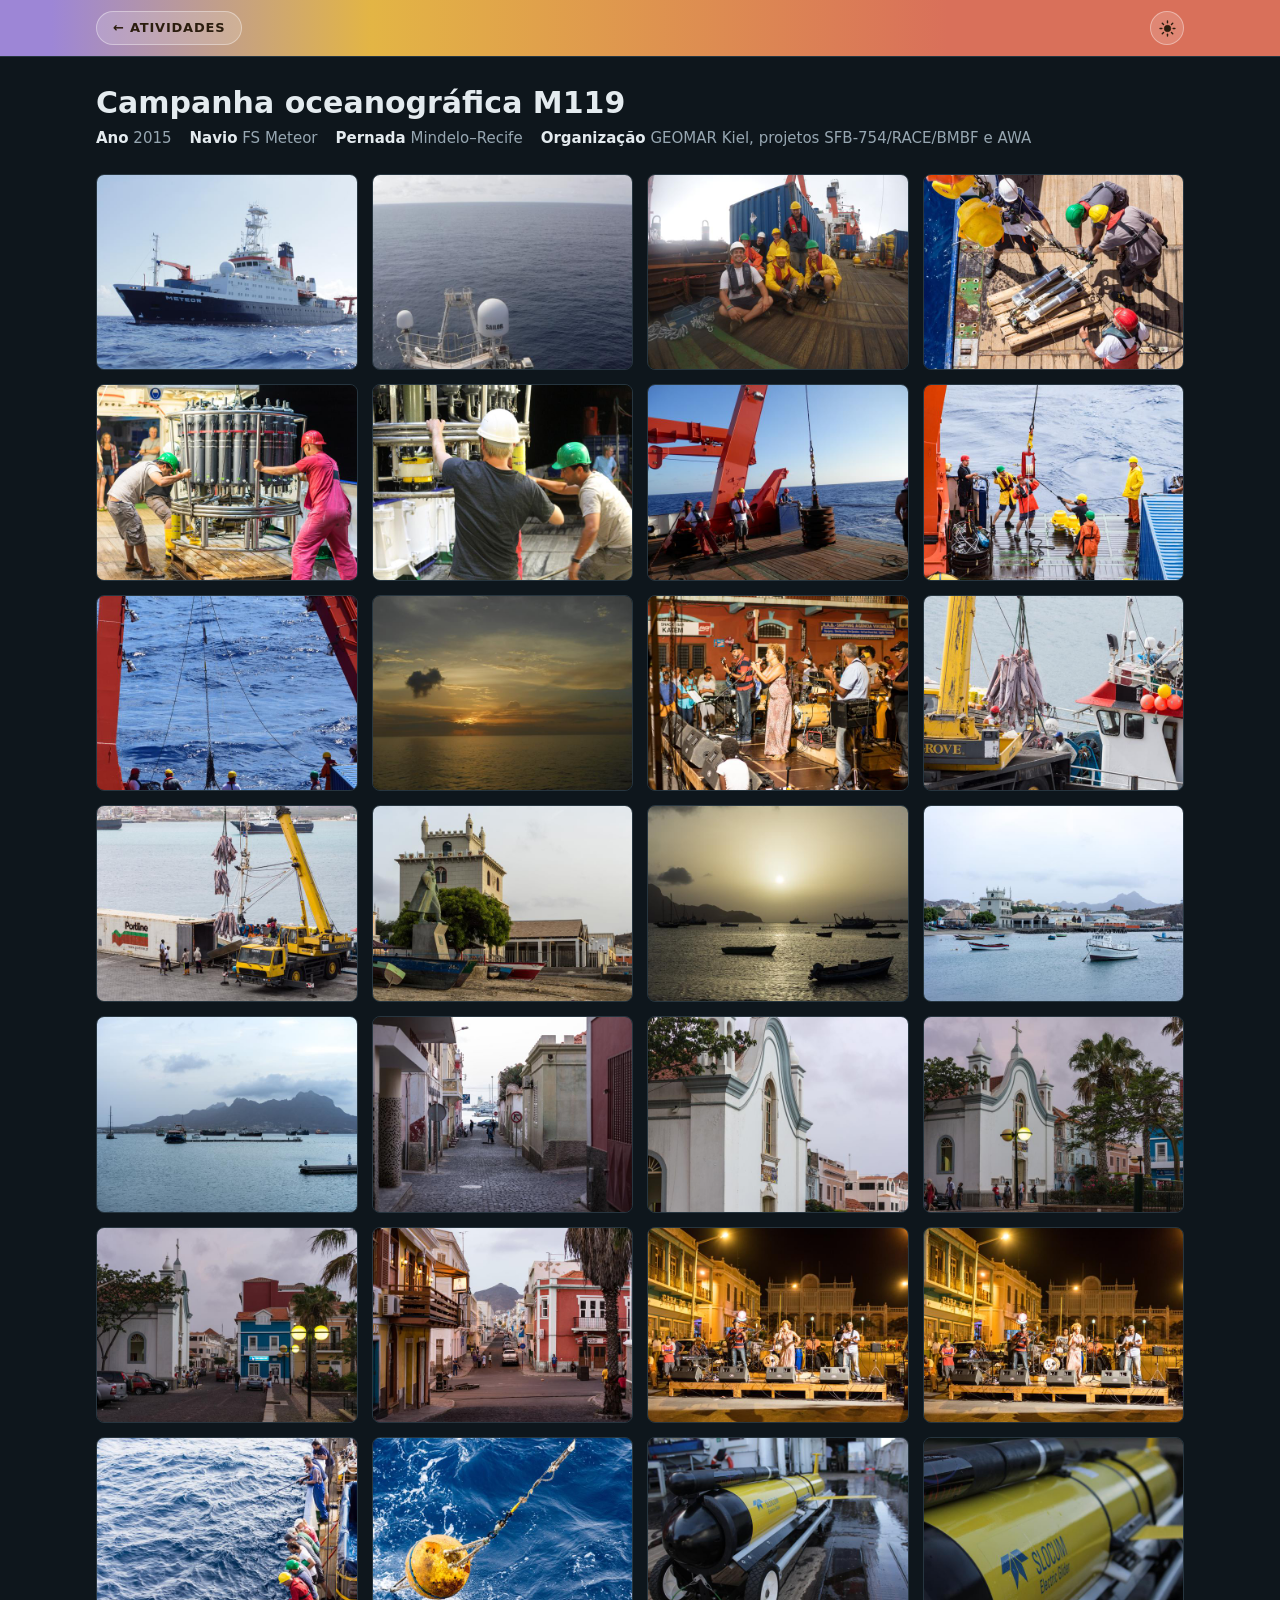
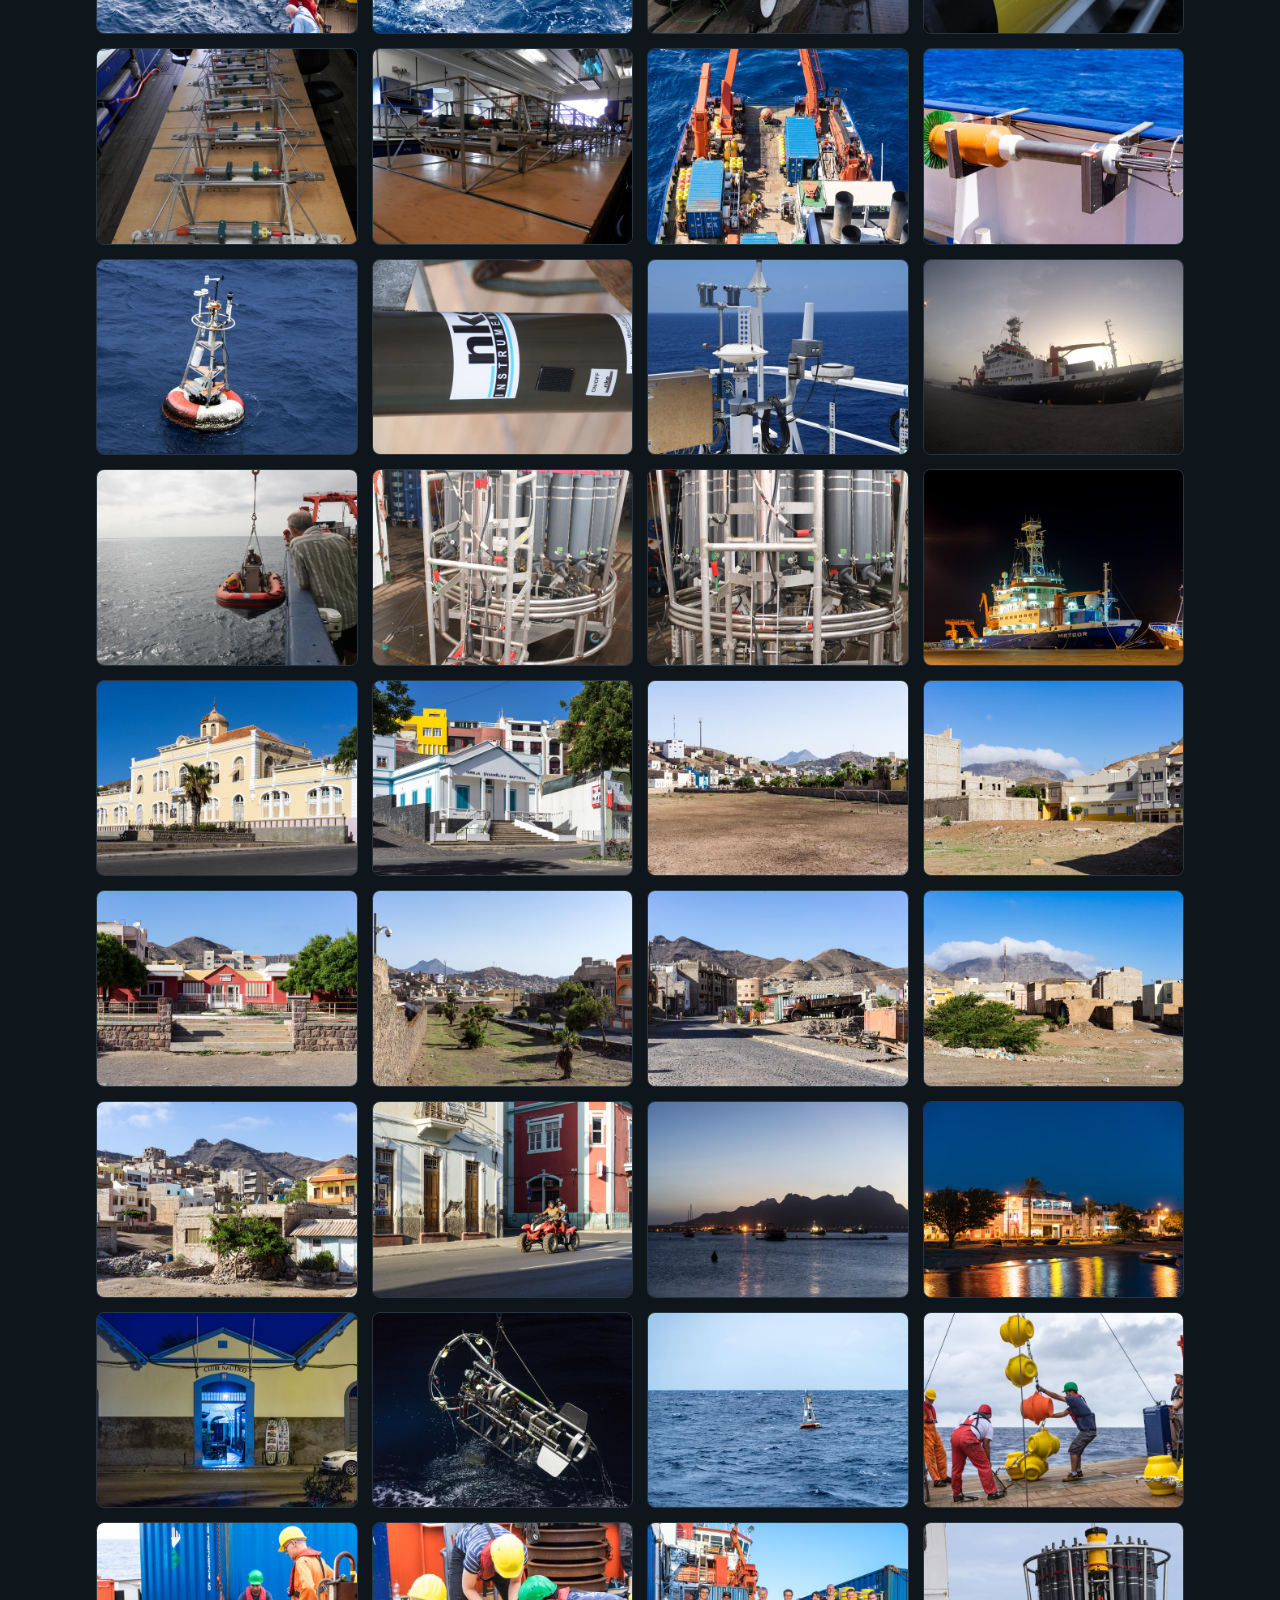
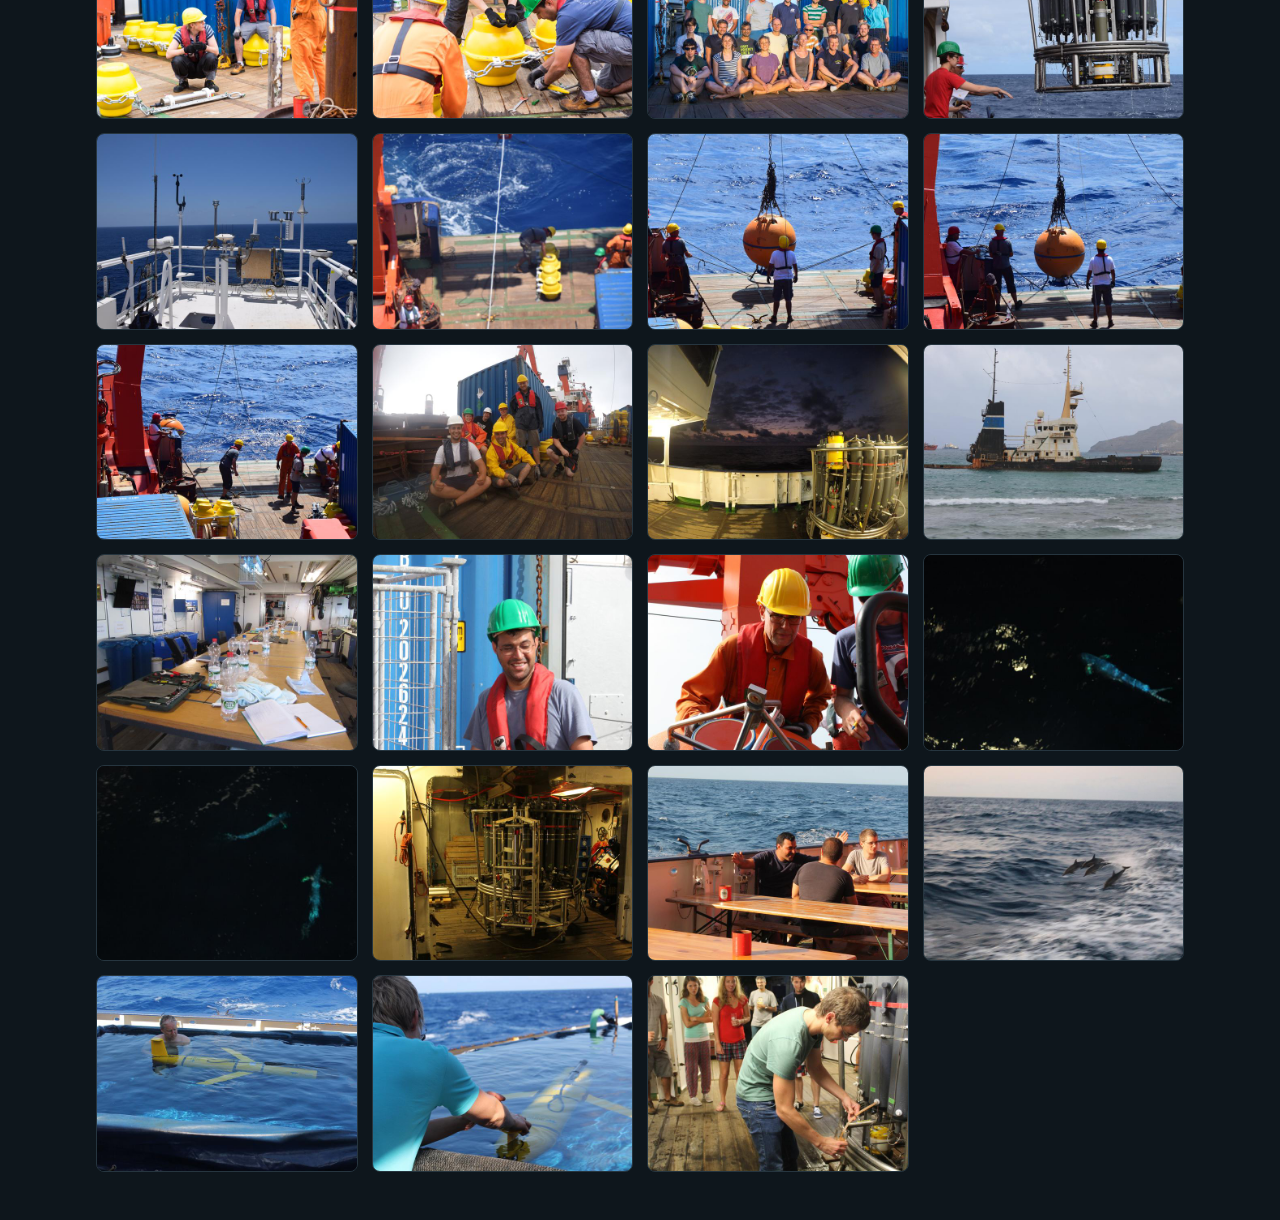
==== embarques/m119.html @ df03e38a "M119: mais 4 fotos (golfinhos, planador e amostragem) Co-Authored-By: Claude Sonnet 5.5 <noreply@ant" ====
<!doctype html>
<html lang="pt-BR">
<head>
<meta charset="utf-8">
<meta name="viewport" content="width=device-width,initial-scale=1,viewport-fit=cover">
<title>Campanha oceanográfica M119 | Pedro Tyaquiçã</title>
<link rel="stylesheet" href="embarque.css?v=2">
</head>
<body>
<header class="bar"><div class="wrap">
  <a class="back" href="../index.html#tecnicos">← Atividades</a>
  <button type="button" class="theme-btn" id="theme-btn" aria-label="Alternar tema claro e escuro"><svg class="i-moon" viewBox="0 0 24 24" aria-hidden="true"><path d="M20.5 14.6A8.5 8.5 0 0 1 9.4 3.5a8.5 8.5 0 1 0 11.1 11.1z"/></svg><svg class="i-sun" viewBox="0 0 24 24" aria-hidden="true"><circle cx="12" cy="12" r="4.5"/><g stroke-width="2" stroke-linecap="round"><line x1="12" y1="1.5" x2="12" y2="4"/><line x1="12" y1="20" x2="12" y2="22.5"/><line x1="1.5" y1="12" x2="4" y2="12"/><line x1="20" y1="12" x2="22.5" y2="12"/><line x1="4.6" y1="4.6" x2="6.4" y2="6.4"/><line x1="17.6" y1="17.6" x2="19.4" y2="19.4"/><line x1="4.6" y1="19.4" x2="6.4" y2="17.6"/><line x1="17.6" y1="6.4" x2="19.4" y2="4.6"/></g></svg></button>
</div></header>
<main><div class="wrap">
  <h1>Campanha oceanográfica M119</h1>
  <p class="meta"><span><b>Ano</b> 2015</span><span><b>Navio</b> FS Meteor</span><span><b>Pernada</b> Mindelo–Recife</span><span><b>Organização</b> GEOMAR Kiel, projetos SFB-754/RACE/BMBF e AWA</span></p>
  <ul class="grid" id="grid"></ul>
</div></main>
<dialog id="lightbox" aria-label="Foto ampliada"><button type="button" class="fechar" aria-label="Fechar">×</button><img alt=""><p></p></dialog>
<script>window.PASTA="../imagens/m119/";window.FOTOS=[
  {"mini": "01-navio-meteor-mini.jpg", "grande": "01-navio-meteor.jpg", "alt": "Navio de pesquisa FS Meteor no mar, visto pela lateral da proa, em dia de céu claro"},
  {"mini": "02-navio-alto-mini.jpg", "grande": "02-navio-alto.jpg", "alt": "Convés e antenas do navio vistos de cima, com o mar aberto ao redor"},
  {"mini": "03-equipe-mini.jpg", "grande": "03-equipe.jpg", "alt": "Grupo de sete pessoas de capacete e colete sentadas e em pé no convés, junto a um contêiner azul"},
  {"mini": "04-instrumentos-mini.jpg", "grande": "04-instrumentos.jpg", "alt": "Quatro pessoas de capacete trabalhando com cabos e correntes sobre um palete com dois instrumentos cilíndricos de aço, vistos de cima"},
  {"mini": "05-roseta-01-mini.jpg", "grande": "05-roseta-01.jpg", "alt": "Duas pessoas empurrando a roseta de coleta de água com garrafas cinza sobre o convés, à noite"},
  {"mini": "06-roseta-02-mini.jpg", "grande": "06-roseta-02.jpg", "alt": "Duas pessoas de capacete junto à roseta de coleta de água, no convés à noite"},
  {"mini": "07-lancamento-01-mini.jpg", "grande": "07-lancamento-01.jpg", "alt": "Equipe de capacete e colete no convés de popa, perto de um conjunto de polias e de um cabo içado"},
  {"mini": "08-lancamento-02-mini.jpg", "grande": "08-lancamento-02.jpg", "alt": "Equipe de capa de chuva e capacete manobrando cabos e uma polia içada, com boias amarelas no convés"},
  {"mini": "09-lancamento-03-mini.jpg", "grande": "09-lancamento-03.jpg", "alt": "Pessoas de capacete no convés de popa observando uma boia suspensa pelo pórtico, com o mar ao fundo"},
  {"mini": "10-por-do-sol-mini.jpg", "grande": "10-por-do-sol.jpg", "alt": "Pôr do sol sobre o mar, com nuvens douradas e o sol quase no horizonte"},
  {"mini": "11-mindelo-01-mini.jpg", "grande": "11-mindelo-01.jpg", "alt": "Banda tocando em um palco de rua à noite, em Mindelo, com a cantora ao centro e o público ao fundo"},
  {"mini": "12-mindelo-02-mini.jpg", "grande": "12-mindelo-02.jpg", "alt": "Guindaste descarregando peixes grandes de um barco de pesca atracado no porto"},
  {"mini": "13-mindelo-03-mini.jpg", "grande": "13-mindelo-03.jpg", "alt": "Guindaste descarregando peixes de um barco de pesca para um contêiner refrigerado no cais, com trabalhadores ao lado"},
  {"mini": "14-mindelo-04-mini.jpg", "grande": "14-mindelo-04.jpg", "alt": "Estátua de navegador diante de uma torre de pedra, com barcos de pesca na areia da praia"},
  {"mini": "15-mindelo-05-mini.jpg", "grande": "15-mindelo-05.jpg", "alt": "Pôr do sol sobre a baía, com barcos em silhueta e montanhas ao fundo"},
  {"mini": "16-mindelo-06-mini.jpg", "grande": "16-mindelo-06.jpg", "alt": "Baía de Mindelo vista da água, com a torre, casas e barcos de pesca ancorados"},
  {"mini": "17-mindelo-07-mini.jpg", "grande": "17-mindelo-07.jpg", "alt": "Baía com montanhas ao fundo e embarcações ancoradas ao entardecer"},
  {"mini": "18-mindelo-08-mini.jpg", "grande": "18-mindelo-08.jpg", "alt": "Rua de paralelepípedos entre casas coloridas, com o porto ao fundo"},
  {"mini": "19-mindelo-09-mini.jpg", "grande": "19-mindelo-09.jpg", "alt": "Igreja branca de fachada barroca, com pessoas na calçada, em Mindelo"},
  {"mini": "20-mindelo-10-mini.jpg", "grande": "20-mindelo-10.jpg", "alt": "Igreja ao entardecer, com palmeiras, postes iluminados e casas coloridas ao lado"},
  {"mini": "21-mindelo-11-mini.jpg", "grande": "21-mindelo-11.jpg", "alt": "Praça com a igreja, casa azul e postes de luz acesos ao anoitecer"},
  {"mini": "22-mindelo-12-mini.jpg", "grande": "22-mindelo-12.jpg", "alt": "Rua de Mindelo ao entardecer, com casas coloridas e uma montanha ao fundo"},
  {"mini": "23-mindelo-13-mini.jpg", "grande": "23-mindelo-13.jpg", "alt": "Banda em palco na rua à noite, diante de um casarão histórico iluminado"},
  {"mini": "24-mindelo-14-mini.jpg", "grande": "24-mindelo-14.jpg", "alt": "Banda em palco na rua à noite, com a cantora dançando, em Mindelo"},
  {"mini": "25-pesca-mini.jpg", "grande": "25-pesca.jpg", "alt": "Pessoas de capacete e de roupas de trabalho debruçadas na amurada, uma delas pescando, com o mar agitado ao lado"},
  {"mini": "26-boia-amarela-mini.jpg", "grande": "26-boia-amarela.jpg", "alt": "Boia esférica amarela e enferrujada sendo içada do mar, presa por cabos e correntes"},
  {"mini": "27-glider-01-mini.jpg", "grande": "27-glider-01.jpg", "alt": "Planador submarino amarelo Slocum Electric Glider sobre um carrinho com rodas, no convés molhado"},
  {"mini": "28-glider-02-mini.jpg", "grande": "28-glider-02.jpg", "alt": "Detalhe do casco amarelo do planador submarino Slocum Electric Glider"},
  {"mini": "29-sensores-mesa-01-mini.jpg", "grande": "29-sensores-mesa-01.jpg", "alt": "Fileira de estruturas metálicas com sensores cilíndricos numerados sobre uma mesa do laboratório de bordo"},
  {"mini": "30-sensores-mesa-02-mini.jpg", "grande": "30-sensores-mesa-02.jpg", "alt": "Estruturas metálicas com sensores alinhadas sobre a mesa, vistas de lado no laboratório"},
  {"mini": "31-convez-popa-mini.jpg", "grande": "31-convez-popa.jpg", "alt": "Convés de popa visto de cima, com pórtico laranja, contêineres azuis e boias amarelas"},
  {"mini": "32-instrumento-amurada-mini.jpg", "grande": "32-instrumento-amurada.jpg", "alt": "Instrumento laranja com escova verde e sensores, fixado na amurada do navio sobre o mar"},
  {"mini": "33-boia-pirata-mini.jpg", "grande": "33-boia-pirata.jpg", "alt": "Boia PIRATA flutuando no mar, com anel laranja e branco e torre de sensores"},
  {"mini": "34-etiqueta-nke-mini.jpg", "grande": "34-etiqueta-nke.jpg", "alt": "Detalhe de um flutuador com etiquetas da nke Instrumentation e do programa Argo"},
  {"mini": "35-sensores-mastro-mini.jpg", "grande": "35-sensores-mastro.jpg", "alt": "Sensores meteorológicos e antenas no mastro do navio, com o mar ao fundo"},
  {"mini": "36-meteor-porto-mini.jpg", "grande": "36-meteor-porto.jpg", "alt": "Navio Meteor atracado no porto ao entardecer, visto da proa"},
  {"mini": "37-bote-mini.jpg", "grande": "37-bote.jpg", "alt": "Bote inflável laranja sendo içado pelo guindaste do navio, com pessoas a bordo"},
  {"mini": "38-roseta-01-mini.jpg", "grande": "38-roseta-01.jpg", "alt": "Roseta de coleta de água com garrafas cinza e sensores, no convés"},
  {"mini": "39-roseta-02-mini.jpg", "grande": "39-roseta-02.jpg", "alt": "Roseta de coleta de água com garrafas cinza, vista de frente com o quadro de sensores"},
  {"mini": "40-meteor-noite-mini.jpg", "grande": "40-meteor-noite.jpg", "alt": "Navio Meteor atracado no porto à noite, iluminado, com um barco de pesca ao lado"},
  {"mini": "41-universidade-mini.jpg", "grande": "41-universidade.jpg", "alt": "Prédio histórico amarelo com cúpula e janelas em arco, sede da Universidade de Cabo Verde em Mindelo"},
  {"mini": "42-igreja-batista-mini.jpg", "grande": "42-igreja-batista.jpg", "alt": "Igreja Evangélica Batista, branca com janelas azuis, e casas coloridas no morro ao fundo"},
  {"mini": "43-campo-futebol-mini.jpg", "grande": "43-campo-futebol.jpg", "alt": "Campo de futebol de terra batida com traves enferrujadas e casas no morro ao fundo"},
  {"mini": "44-terreno-igreja-mini.jpg", "grande": "44-terreno-igreja.jpg", "alt": "Terreno baldio com casas em construção e uma igreja amarela, com a montanha encoberta por nuvens ao fundo"},
  {"mini": "45-centro-idade-mini.jpg", "grande": "45-centro-idade.jpg", "alt": "Edifício vermelho com telhado amarelo e escadaria de pedra, entre árvores, com montanha ao fundo"},
  {"mini": "46-rua-muro-mini.jpg", "grande": "46-rua-muro.jpg", "alt": "Rua com muro de pedra, palmeiras e casas, com a cidade subindo o morro ao fundo"},
  {"mini": "47-rua-caminhao-mini.jpg", "grande": "47-rua-caminhao.jpg", "alt": "Rua de paralelepípedos com um caminhão antigo ao lado de contêineres e montanhas ao fundo"},
  {"mini": "48-ruinas-mini.jpg", "grande": "48-ruinas.jpg", "alt": "Casas de pedra e ruínas ao pé da montanha com nuvens, em Mindelo"},
  {"mini": "49-casas-coloridas-mini.jpg", "grande": "49-casas-coloridas.jpg", "alt": "Casas coloridas e inacabadas em um bairro de Mindelo, com a montanha ao fundo"},
  {"mini": "50-quadriciclo-mini.jpg", "grande": "50-quadriciclo.jpg", "alt": "Duas pessoas de capacete em um quadriciclo vermelho, em uma rua com casarões coloridos"},
  {"mini": "51-baia-anoitecer-mini.jpg", "grande": "51-baia-anoitecer.jpg", "alt": "Baía de Mindelo ao anoitecer, com barcos ancorados e a silhueta das montanhas"},
  {"mini": "52-orla-noite-mini.jpg", "grande": "52-orla-noite.jpg", "alt": "Orla de Mindelo à noite, com barcos na praia, palmeiras e reflexos das luzes na água"},
  {"mini": "53-clube-nautico-mini.jpg", "grande": "53-clube-nautico.jpg", "alt": "Fachada do Clube Náutico de Mindelo à noite, com pranchas de surfe na entrada"},
  {"mini": "54-instrumento-noite-mini.jpg", "grande": "54-instrumento-noite.jpg", "alt": "Instrumento oceanográfico com anel de luzes e cilindros, suspenso sobre o mar à noite, com a água escorrendo"},
  {"mini": "55-boia-mar-mini.jpg", "grande": "55-boia-mar.jpg", "alt": "Boia PIRATA flutuando em mar aberto, com a torre de sensores sobre o anel vermelho e branco"},
  {"mini": "56-fundeio-01-mini.jpg", "grande": "56-fundeio-01.jpg", "alt": "Equipe de capacete e colete no convés de popa, montando uma linha de boias amarelas e laranja de um fundeio"},
  {"mini": "57-fundeio-02-mini.jpg", "grande": "57-fundeio-02.jpg", "alt": "Três pessoas de capacete conversando no convés, ao lado de boias amarelas e de um instrumento de aço"},
  {"mini": "58-fundeio-03-mini.jpg", "grande": "58-fundeio-03.jpg", "alt": "Três pessoas de capacete trabalhando em uma boia amarela presa por corrente, no convés"},
  {"mini": "59-equipe-meteor-mini.jpg", "grande": "59-equipe-meteor.jpg", "alt": "Foto de grupo da equipe científica no convés de popa do Meteor, ao entardecer"},
  {"mini": "60-roseta-mar-mini.jpg", "grande": "60-roseta-mar.jpg", "alt": "Roseta de coleta de água com garrafas cinza suspensa ao lado do navio, com duas pessoas de capacete na amurada"},
  {"mini": "61-sensores-meteorologicos-mini.jpg", "grande": "61-sensores-meteorologicos.jpg", "alt": "Plataforma superior do navio com anemômetros, antenas e sensores meteorológicos, em mar aberto"},
  {"mini": "62-fundeio-04-mini.jpg", "grande": "62-fundeio-04.jpg", "alt": "Convés de popa visto de cima, com pessoas de capacete preparando uma linha de boias amarelas, e a esteira de espuma do navio"},
  {"mini": "63-lancamento-boia-01-mini.jpg", "grande": "63-lancamento-boia-01.jpg", "alt": "Equipe de capacete e colete no convés de popa, observando uma boia laranja suspensa pelo guindaste sobre o mar"},
  {"mini": "64-lancamento-boia-02-mini.jpg", "grande": "64-lancamento-boia-02.jpg", "alt": "Equipe no convés de popa guiando com cabos uma boia laranja suspensa sobre o mar"},
  {"mini": "65-lancamento-boia-04-mini.jpg", "grande": "65-lancamento-boia-04.jpg", "alt": "Equipe no convés de popa manobrando cabos, com a boia laranja ao lado do casco e caixas de boias amarelas"},
  {"mini": "66-equipe-fundeio-01-mini.jpg", "grande": "66-equipe-fundeio-01.jpg", "alt": "Sete pessoas de capacete e colete posando no convés de popa, sorrindo, ao lado de um contêiner azul"},
  {"mini": "67-roseta-entardecer-mini.jpg", "grande": "67-roseta-entardecer.jpg", "alt": "Roseta de coleta de água no convés ao entardecer, com céu de nuvens escuras sobre o mar"},
  {"mini": "68-navio-leopard-mini.jpg", "grande": "68-navio-leopard.jpg", "alt": "Navio abandonado e enferrujado, com o nome Leopard, encalhado na baía de Mindelo, com montanha e outros navios ao fundo"},
  {"mini": "69-laboratorio-mini.jpg", "grande": "69-laboratorio.jpg", "alt": "Laboratório de bordo com uma longa bancada de madeira, garrafas de água, caixa de ferramentas e caderno de anotações"},
  {"mini": "70-tripulante-sorrindo-mini.jpg", "grande": "70-tripulante-sorrindo.jpg", "alt": "Pessoa de capacete verde e colete salva-vidas vermelho sorrindo, ao lado de um contêiner azul no convés"},
  {"mini": "71-sensor-boia-mini.jpg", "grande": "71-sensor-boia.jpg", "alt": "Duas pessoas de capacete junto a uma boia laranja com sensores circulares, em frente ao pórtico vermelho do navio"},
  {"mini": "72-bioluminescencia-01-mini.jpg", "grande": "72-bioluminescencia-01.jpg", "alt": "Organismo marinho bioluminescente em azul e verde na água escura, à noite"},
  {"mini": "73-bioluminescencia-02-mini.jpg", "grande": "73-bioluminescencia-02.jpg", "alt": "Dois organismos marinhos bioluminescentes, azuis e verdes, na água escura, à noite"},
  {"mini": "74-roseta-bordo-mini.jpg", "grande": "74-roseta-bordo.jpg", "alt": "Roseta de coleta de água com garrafas cinza dentro do hangar do navio, ao lado de caixas e de um carrinho azul"},
  {"mini": "75-convivio-conves-mini.jpg", "grande": "75-convivio-conves.jpg", "alt": "Três pessoas conversando em mesas de madeira no convés de popa, com o mar ao fundo, ao fim do dia"},
  {"mini": "76-golfinhos-mini.jpg", "grande": "76-golfinhos.jpg", "alt": "Quatro golfinhos saltando juntos sobre as ondas do mar aberto, ao amanhecer"},
  {"mini": "77-glider-piscina-mini.jpg", "grande": "77-glider-piscina.jpg", "alt": "Planador submarino amarelo em um tanque de lona no convés, com uma pessoa dentro da água ao lado"},
  {"mini": "78-glider-teste-mini.jpg", "grande": "78-glider-teste.jpg", "alt": "Pessoa de camisa azul inclinada sobre o tanque de lona, ajustando o planador submarino na água"},
  {"mini": "79-amostra-roseta-mini.jpg", "grande": "79-amostra-roseta.jpg", "alt": "Pessoa coletando água de uma garrafa da roseta em um copo, observada por colegas no convés à noite"},
];</script>
<script src="embarque.js?v=2"></script>
</body>
</html>
---- embarques/embarque.css ----
:root{--bg:#f5f7f8;--surface:#fff;--ink:#13222e;--muted:#566673;--line:#dbe2e6;--ocean:#14506e;--ocean-soft:#e3eef3;--sun:#b86a00;--sun-soft:#fbefdc;--uv:#6b4fa3;--vis:#d9a21b;--ir:#b8452e;--f:Calibri,Carlito,"Segoe UI",system-ui,sans-serif}
@media (prefers-color-scheme:dark){:root:not([data-theme="light"]){--bg:#0e161c;--surface:#152029;--ink:#e4ebef;--muted:#97a7b2;--line:#26353f;--ocean:#7fb8d6;--ocean-soft:#1b3242;--sun:#f0a640;--sun-soft:#3a2a12;--uv:#9d86d6;--vis:#e3b545;--ir:#d9705a;color-scheme:dark}}
:root[data-theme="dark"]{--bg:#0e161c;--surface:#152029;--ink:#e4ebef;--muted:#97a7b2;--line:#26353f;--ocean:#7fb8d6;--ocean-soft:#1b3242;--sun:#f0a640;--sun-soft:#3a2a12;--uv:#9d86d6;--vis:#e3b545;--ir:#d9705a;color-scheme:dark}
*{box-sizing:border-box}
body{margin:0;background:var(--bg);color:var(--ink);font:16px/1.5 var(--f)}
a{color:var(--ocean)}
a:focus-visible,button:focus-visible{outline:2px solid var(--sun);outline-offset:2px;border-radius:3px}
.bar{background:linear-gradient(90deg,var(--uv) 0%,var(--uv) 4%,var(--vis) 29%,var(--ir) 74%,var(--ir) 100%);border-bottom:1px solid var(--line)}
.wrap{max-width:1120px;margin:0 auto;padding:0 16px}
.bar .wrap{display:flex;align-items:center;justify-content:space-between;gap:12px;min-height:56px}
.back,.theme-btn{display:inline-flex;align-items:center;justify-content:center;height:34px;border-radius:999px;border:1px solid rgba(255,255,255,.38);background:rgba(255,255,255,.16);color:#2b1d0e;font:inherit;font-weight:700;font-size:13px;letter-spacing:.06em;text-transform:uppercase;text-decoration:none;cursor:pointer;transition:background .15s,border-color .15s}
.back{padding:0 16px}
.theme-btn{width:34px;padding:0}
.back:hover,.theme-btn:hover{background:rgba(255,255,255,.32);border-color:rgba(255,255,255,.6)}
.theme-btn svg{width:17px;height:17px;fill:currentColor;stroke:currentColor}
.theme-btn .i-moon{display:none;stroke:none}
:root[data-theme="light"] .theme-btn .i-moon{display:block}
:root[data-theme="light"] .theme-btn .i-sun{display:none}
main{padding:28px 0 48px}
h1{margin:0 0 6px;font-size:30px;line-height:1.2}
.meta{display:flex;flex-wrap:wrap;gap:4px 18px;margin:0 0 24px;color:var(--muted);font-size:15px}
.meta b{color:var(--ink);font-weight:600}
.grid{display:grid;grid-template-columns:repeat(auto-fill,minmax(240px,1fr));gap:14px;margin:0;padding:0;list-style:none}
.grid button{display:block;width:100%;padding:0;border:1px solid var(--line);border-radius:8px;background:var(--surface);cursor:pointer;overflow:hidden;text-align:left;color:inherit;font:inherit}
.grid img{display:block;width:100%;aspect-ratio:4/3;object-fit:cover}
.grid figcaption,.grid .cap{display:block;padding:8px 10px;font-size:14px;color:var(--muted)}
.grid button:hover{border-color:var(--ocean)}
.vazio{padding:24px;border:1px dashed var(--line);border-radius:8px;color:var(--muted);background:var(--surface)}
dialog{max-width:min(96vw,1200px);width:auto;padding:0;border:0;border-radius:10px;background:var(--surface);color:var(--ink)}
dialog::backdrop{background:rgba(0,0,0,.8)}
dialog img{display:block;max-width:100%;max-height:80vh;margin:0 auto}
dialog p{margin:0;padding:10px 14px;font-size:15px}
dialog .fechar{position:absolute;top:8px;right:8px;width:36px;height:36px;border-radius:50%;border:0;background:rgba(0,0,0,.6);color:#fff;font-size:20px;cursor:pointer}

dialog p[hidden]{display:none}
dialog{position:fixed}
dialog .nav{position:absolute;top:50%;transform:translateY(-50%);width:44px;height:64px;border:0;border-radius:8px;background:rgba(0,0,0,.55);color:#fff;font-size:22px;cursor:pointer}
dialog .nav:hover,dialog .fechar:hover{background:rgba(0,0,0,.8)}
dialog .prev{left:8px}
dialog .next{right:8px}
dialog .contador{position:absolute;left:50%;bottom:10px;transform:translateX(-50%);padding:2px 12px;border-radius:999px;background:rgba(0,0,0,.6);color:#fff;font-size:14px;font-variant-numeric:tabular-nums}
@media (max-width:600px){dialog .nav{width:36px;height:52px}}
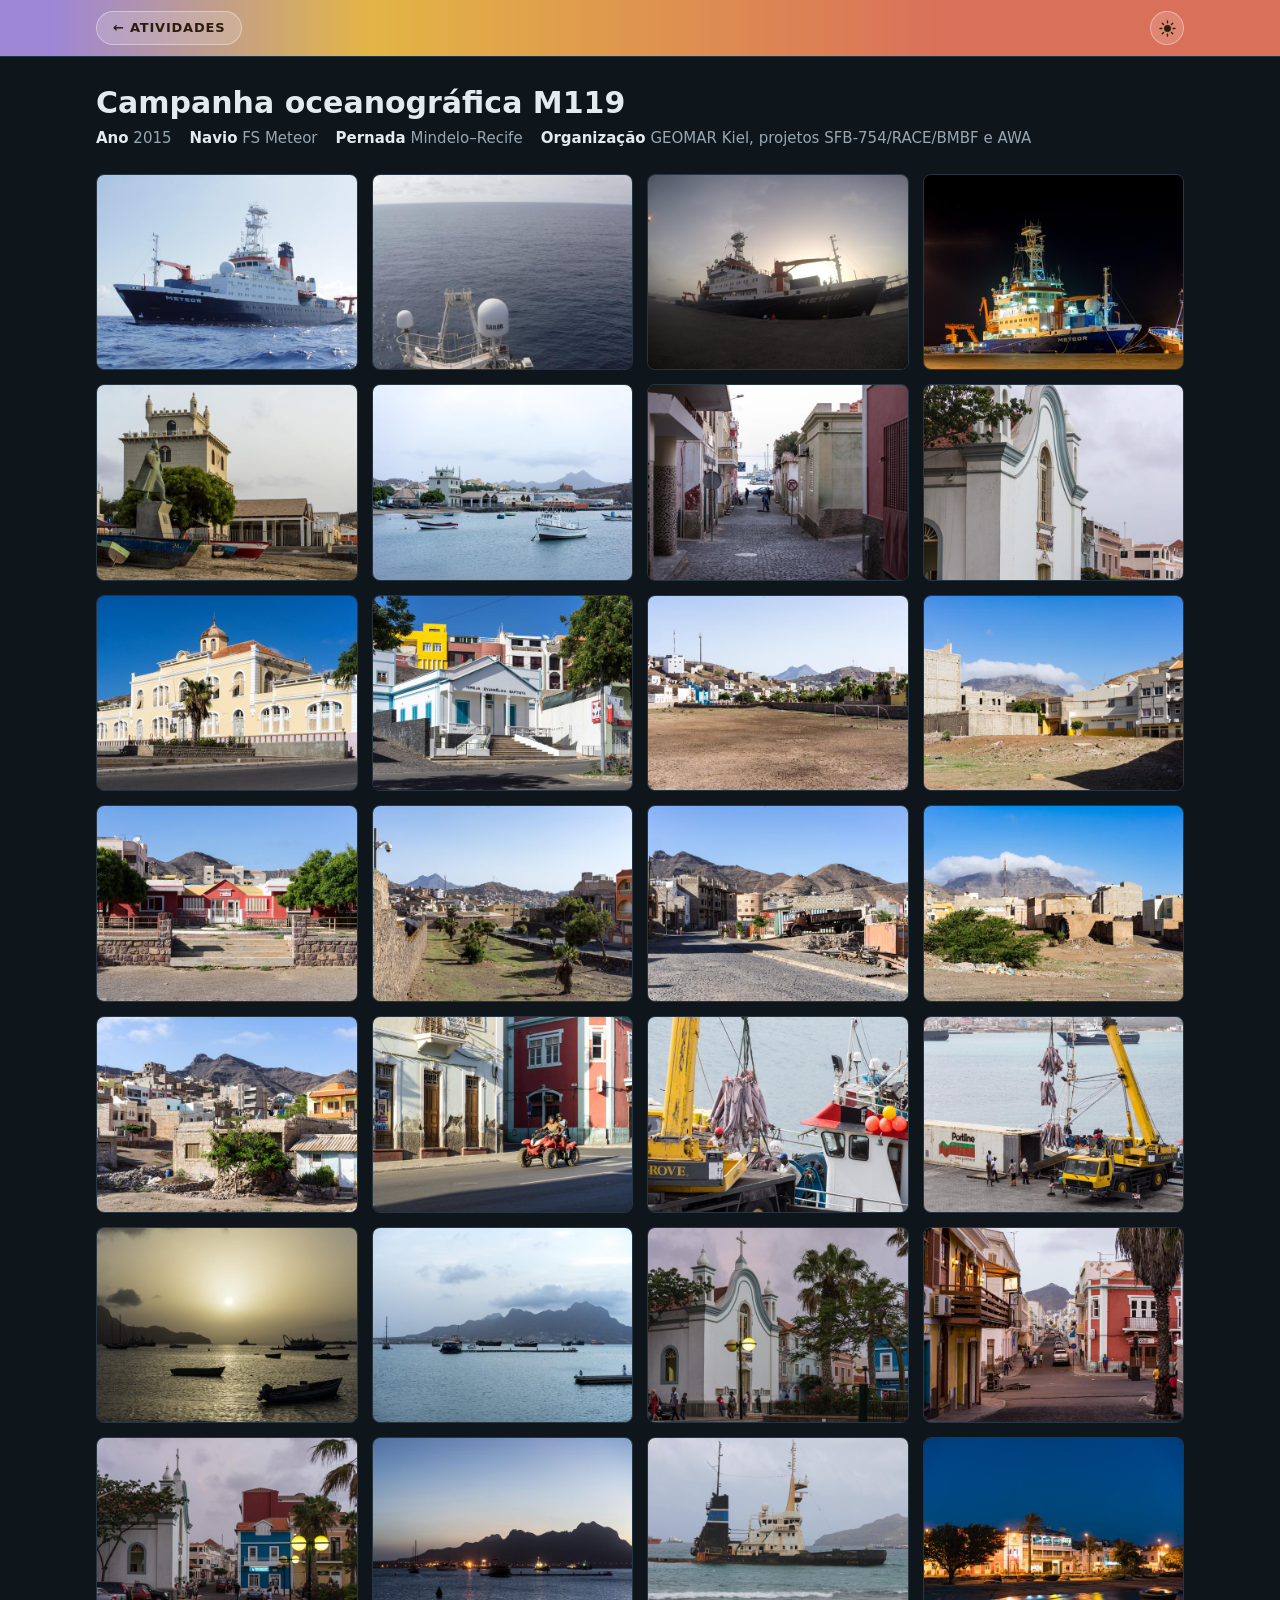
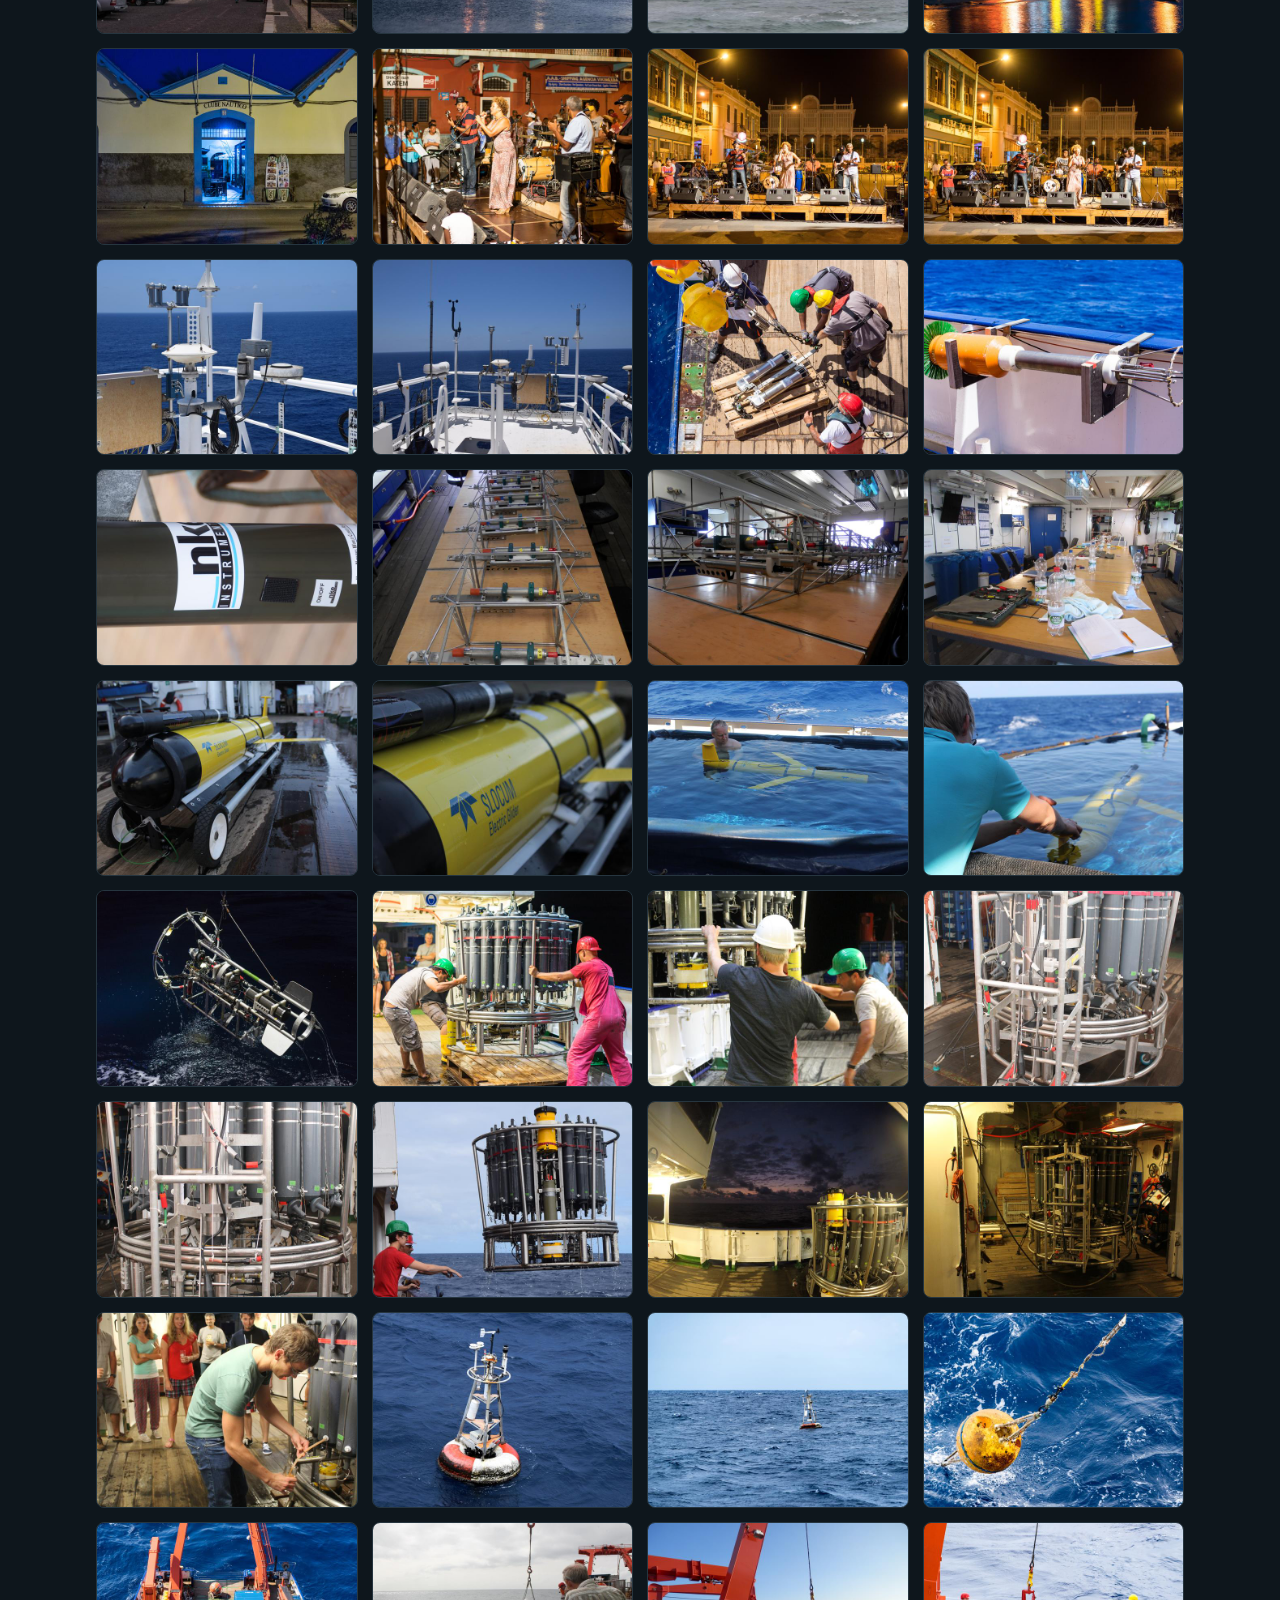
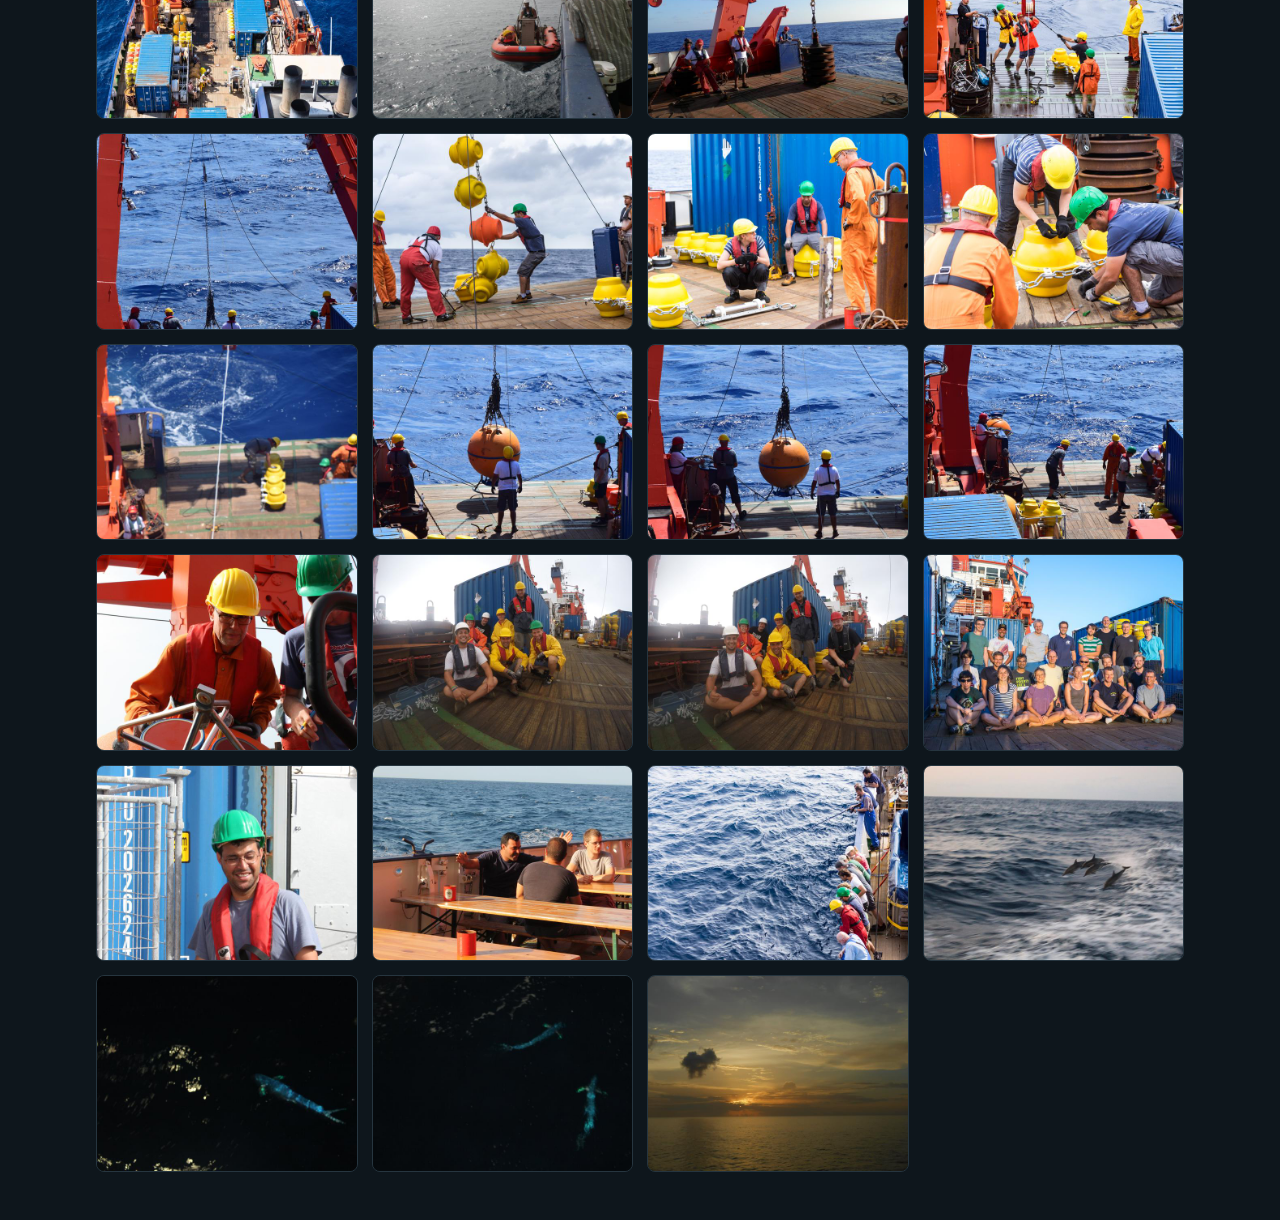
==== commit c04320e5: "Galerias: fotos reordenadas por contexto Co-Authored-By: Claude Sonnet 5.5 <noreply@anthropic.com> C" ====
--- a/embarques/m119.html
+++ b/embarques/m119.html
@@ -20,44 +20,12 @@
 <script>window.PASTA="../imagens/m119/";window.FOTOS=[
   {"mini": "01-navio-meteor-mini.jpg", "grande": "01-navio-meteor.jpg", "alt": "Navio de pesquisa FS Meteor no mar, visto pela lateral da proa, em dia de céu claro"},
   {"mini": "02-navio-alto-mini.jpg", "grande": "02-navio-alto.jpg", "alt": "Convés e antenas do navio vistos de cima, com o mar aberto ao redor"},
-  {"mini": "03-equipe-mini.jpg", "grande": "03-equipe.jpg", "alt": "Grupo de sete pessoas de capacete e colete sentadas e em pé no convés, junto a um contêiner azul"},
-  {"mini": "04-instrumentos-mini.jpg", "grande": "04-instrumentos.jpg", "alt": "Quatro pessoas de capacete trabalhando com cabos e correntes sobre um palete com dois instrumentos cilíndricos de aço, vistos de cima"},
-  {"mini": "05-roseta-01-mini.jpg", "grande": "05-roseta-01.jpg", "alt": "Duas pessoas empurrando a roseta de coleta de água com garrafas cinza sobre o convés, à noite"},
-  {"mini": "06-roseta-02-mini.jpg", "grande": "06-roseta-02.jpg", "alt": "Duas pessoas de capacete junto à roseta de coleta de água, no convés à noite"},
-  {"mini": "07-lancamento-01-mini.jpg", "grande": "07-lancamento-01.jpg", "alt": "Equipe de capacete e colete no convés de popa, perto de um conjunto de polias e de um cabo içado"},
-  {"mini": "08-lancamento-02-mini.jpg", "grande": "08-lancamento-02.jpg", "alt": "Equipe de capa de chuva e capacete manobrando cabos e uma polia içada, com boias amarelas no convés"},
-  {"mini": "09-lancamento-03-mini.jpg", "grande": "09-lancamento-03.jpg", "alt": "Pessoas de capacete no convés de popa observando uma boia suspensa pelo pórtico, com o mar ao fundo"},
-  {"mini": "10-por-do-sol-mini.jpg", "grande": "10-por-do-sol.jpg", "alt": "Pôr do sol sobre o mar, com nuvens douradas e o sol quase no horizonte"},
-  {"mini": "11-mindelo-01-mini.jpg", "grande": "11-mindelo-01.jpg", "alt": "Banda tocando em um palco de rua à noite, em Mindelo, com a cantora ao centro e o público ao fundo"},
-  {"mini": "12-mindelo-02-mini.jpg", "grande": "12-mindelo-02.jpg", "alt": "Guindaste descarregando peixes grandes de um barco de pesca atracado no porto"},
-  {"mini": "13-mindelo-03-mini.jpg", "grande": "13-mindelo-03.jpg", "alt": "Guindaste descarregando peixes de um barco de pesca para um contêiner refrigerado no cais, com trabalhadores ao lado"},
+  {"mini": "36-meteor-porto-mini.jpg", "grande": "36-meteor-porto.jpg", "alt": "Navio Meteor atracado no porto ao entardecer, visto da proa"},
+  {"mini": "40-meteor-noite-mini.jpg", "grande": "40-meteor-noite.jpg", "alt": "Navio Meteor atracado no porto à noite, iluminado, com um barco de pesca ao lado"},
   {"mini": "14-mindelo-04-mini.jpg", "grande": "14-mindelo-04.jpg", "alt": "Estátua de navegador diante de uma torre de pedra, com barcos de pesca na areia da praia"},
-  {"mini": "15-mindelo-05-mini.jpg", "grande": "15-mindelo-05.jpg", "alt": "Pôr do sol sobre a baía, com barcos em silhueta e montanhas ao fundo"},
   {"mini": "16-mindelo-06-mini.jpg", "grande": "16-mindelo-06.jpg", "alt": "Baía de Mindelo vista da água, com a torre, casas e barcos de pesca ancorados"},
-  {"mini": "17-mindelo-07-mini.jpg", "grande": "17-mindelo-07.jpg", "alt": "Baía com montanhas ao fundo e embarcações ancoradas ao entardecer"},
   {"mini": "18-mindelo-08-mini.jpg", "grande": "18-mindelo-08.jpg", "alt": "Rua de paralelepípedos entre casas coloridas, com o porto ao fundo"},
   {"mini": "19-mindelo-09-mini.jpg", "grande": "19-mindelo-09.jpg", "alt": "Igreja branca de fachada barroca, com pessoas na calçada, em Mindelo"},
-  {"mini": "20-mindelo-10-mini.jpg", "grande": "20-mindelo-10.jpg", "alt": "Igreja ao entardecer, com palmeiras, postes iluminados e casas coloridas ao lado"},
-  {"mini": "21-mindelo-11-mini.jpg", "grande": "21-mindelo-11.jpg", "alt": "Praça com a igreja, casa azul e postes de luz acesos ao anoitecer"},
-  {"mini": "22-mindelo-12-mini.jpg", "grande": "22-mindelo-12.jpg", "alt": "Rua de Mindelo ao entardecer, com casas coloridas e uma montanha ao fundo"},
-  {"mini": "23-mindelo-13-mini.jpg", "grande": "23-mindelo-13.jpg", "alt": "Banda em palco na rua à noite, diante de um casarão histórico iluminado"},
-  {"mini": "24-mindelo-14-mini.jpg", "grande": "24-mindelo-14.jpg", "alt": "Banda em palco na rua à noite, com a cantora dançando, em Mindelo"},
-  {"mini": "25-pesca-mini.jpg", "grande": "25-pesca.jpg", "alt": "Pessoas de capacete e de roupas de trabalho debruçadas na amurada, uma delas pescando, com o mar agitado ao lado"},
-  {"mini": "26-boia-amarela-mini.jpg", "grande": "26-boia-amarela.jpg", "alt": "Boia esférica amarela e enferrujada sendo içada do mar, presa por cabos e correntes"},
-  {"mini": "27-glider-01-mini.jpg", "grande": "27-glider-01.jpg", "alt": "Planador submarino amarelo Slocum Electric Glider sobre um carrinho com rodas, no convés molhado"},
-  {"mini": "28-glider-02-mini.jpg", "grande": "28-glider-02.jpg", "alt": "Detalhe do casco amarelo do planador submarino Slocum Electric Glider"},
-  {"mini": "29-sensores-mesa-01-mini.jpg", "grande": "29-sensores-mesa-01.jpg", "alt": "Fileira de estruturas metálicas com sensores cilíndricos numerados sobre uma mesa do laboratório de bordo"},
-  {"mini": "30-sensores-mesa-02-mini.jpg", "grande": "30-sensores-mesa-02.jpg", "alt": "Estruturas metálicas com sensores alinhadas sobre a mesa, vistas de lado no laboratório"},
-  {"mini": "31-convez-popa-mini.jpg", "grande": "31-convez-popa.jpg", "alt": "Convés de popa visto de cima, com pórtico laranja, contêineres azuis e boias amarelas"},
-  {"mini": "32-instrumento-amurada-mini.jpg", "grande": "32-instrumento-amurada.jpg", "alt": "Instrumento laranja com escova verde e sensores, fixado na amurada do navio sobre o mar"},
-  {"mini": "33-boia-pirata-mini.jpg", "grande": "33-boia-pirata.jpg", "alt": "Boia PIRATA flutuando no mar, com anel laranja e branco e torre de sensores"},
-  {"mini": "34-etiqueta-nke-mini.jpg", "grande": "34-etiqueta-nke.jpg", "alt": "Detalhe de um flutuador com etiquetas da nke Instrumentation e do programa Argo"},
-  {"mini": "35-sensores-mastro-mini.jpg", "grande": "35-sensores-mastro.jpg", "alt": "Sensores meteorológicos e antenas no mastro do navio, com o mar ao fundo"},
-  {"mini": "36-meteor-porto-mini.jpg", "grande": "36-meteor-porto.jpg", "alt": "Navio Meteor atracado no porto ao entardecer, visto da proa"},
-  {"mini": "37-bote-mini.jpg", "grande": "37-bote.jpg", "alt": "Bote inflável laranja sendo içado pelo guindaste do navio, com pessoas a bordo"},
-  {"mini": "38-roseta-01-mini.jpg", "grande": "38-roseta-01.jpg", "alt": "Roseta de coleta de água com garrafas cinza e sensores, no convés"},
-  {"mini": "39-roseta-02-mini.jpg", "grande": "39-roseta-02.jpg", "alt": "Roseta de coleta de água com garrafas cinza, vista de frente com o quadro de sensores"},
-  {"mini": "40-meteor-noite-mini.jpg", "grande": "40-meteor-noite.jpg", "alt": "Navio Meteor atracado no porto à noite, iluminado, com um barco de pesca ao lado"},
   {"mini": "41-universidade-mini.jpg", "grande": "41-universidade.jpg", "alt": "Prédio histórico amarelo com cúpula e janelas em arco, sede da Universidade de Cabo Verde em Mindelo"},
   {"mini": "42-igreja-batista-mini.jpg", "grande": "42-igreja-batista.jpg", "alt": "Igreja Evangélica Batista, branca com janelas azuis, e casas coloridas no morro ao fundo"},
   {"mini": "43-campo-futebol-mini.jpg", "grande": "43-campo-futebol.jpg", "alt": "Campo de futebol de terra batida com traves enferrujadas e casas no morro ao fundo"},
@@ -68,35 +36,67 @@
   {"mini": "48-ruinas-mini.jpg", "grande": "48-ruinas.jpg", "alt": "Casas de pedra e ruínas ao pé da montanha com nuvens, em Mindelo"},
   {"mini": "49-casas-coloridas-mini.jpg", "grande": "49-casas-coloridas.jpg", "alt": "Casas coloridas e inacabadas em um bairro de Mindelo, com a montanha ao fundo"},
   {"mini": "50-quadriciclo-mini.jpg", "grande": "50-quadriciclo.jpg", "alt": "Duas pessoas de capacete em um quadriciclo vermelho, em uma rua com casarões coloridos"},
+  {"mini": "12-mindelo-02-mini.jpg", "grande": "12-mindelo-02.jpg", "alt": "Guindaste descarregando peixes grandes de um barco de pesca atracado no porto"},
+  {"mini": "13-mindelo-03-mini.jpg", "grande": "13-mindelo-03.jpg", "alt": "Guindaste descarregando peixes de um barco de pesca para um contêiner refrigerado no cais, com trabalhadores ao lado"},
+  {"mini": "15-mindelo-05-mini.jpg", "grande": "15-mindelo-05.jpg", "alt": "Pôr do sol sobre a baía, com barcos em silhueta e montanhas ao fundo"},
+  {"mini": "17-mindelo-07-mini.jpg", "grande": "17-mindelo-07.jpg", "alt": "Baía com montanhas ao fundo e embarcações ancoradas ao entardecer"},
+  {"mini": "20-mindelo-10-mini.jpg", "grande": "20-mindelo-10.jpg", "alt": "Igreja ao entardecer, com palmeiras, postes iluminados e casas coloridas ao lado"},
+  {"mini": "22-mindelo-12-mini.jpg", "grande": "22-mindelo-12.jpg", "alt": "Rua de Mindelo ao entardecer, com casas coloridas e uma montanha ao fundo"},
+  {"mini": "21-mindelo-11-mini.jpg", "grande": "21-mindelo-11.jpg", "alt": "Praça com a igreja, casa azul e postes de luz acesos ao anoitecer"},
   {"mini": "51-baia-anoitecer-mini.jpg", "grande": "51-baia-anoitecer.jpg", "alt": "Baía de Mindelo ao anoitecer, com barcos ancorados e a silhueta das montanhas"},
+  {"mini": "68-navio-leopard-mini.jpg", "grande": "68-navio-leopard.jpg", "alt": "Navio abandonado e enferrujado, com o nome Leopard, encalhado na baía de Mindelo, com montanha e outros navios ao fundo"},
   {"mini": "52-orla-noite-mini.jpg", "grande": "52-orla-noite.jpg", "alt": "Orla de Mindelo à noite, com barcos na praia, palmeiras e reflexos das luzes na água"},
   {"mini": "53-clube-nautico-mini.jpg", "grande": "53-clube-nautico.jpg", "alt": "Fachada do Clube Náutico de Mindelo à noite, com pranchas de surfe na entrada"},
+  {"mini": "11-mindelo-01-mini.jpg", "grande": "11-mindelo-01.jpg", "alt": "Banda tocando em um palco de rua à noite, em Mindelo, com a cantora ao centro e o público ao fundo"},
+  {"mini": "23-mindelo-13-mini.jpg", "grande": "23-mindelo-13.jpg", "alt": "Banda em palco na rua à noite, diante de um casarão histórico iluminado"},
+  {"mini": "24-mindelo-14-mini.jpg", "grande": "24-mindelo-14.jpg", "alt": "Banda em palco na rua à noite, com a cantora dançando, em Mindelo"},
+  {"mini": "35-sensores-mastro-mini.jpg", "grande": "35-sensores-mastro.jpg", "alt": "Sensores meteorológicos e antenas no mastro do navio, com o mar ao fundo"},
+  {"mini": "61-sensores-meteorologicos-mini.jpg", "grande": "61-sensores-meteorologicos.jpg", "alt": "Plataforma superior do navio com anemômetros, antenas e sensores meteorológicos, em mar aberto"},
+  {"mini": "04-instrumentos-mini.jpg", "grande": "04-instrumentos.jpg", "alt": "Quatro pessoas de capacete trabalhando com cabos e correntes sobre um palete com dois instrumentos cilíndricos de aço, vistos de cima"},
+  {"mini": "32-instrumento-amurada-mini.jpg", "grande": "32-instrumento-amurada.jpg", "alt": "Instrumento laranja com escova verde e sensores, fixado na amurada do navio sobre o mar"},
+  {"mini": "34-etiqueta-nke-mini.jpg", "grande": "34-etiqueta-nke.jpg", "alt": "Detalhe de um flutuador com etiquetas da nke Instrumentation e do programa Argo"},
+  {"mini": "29-sensores-mesa-01-mini.jpg", "grande": "29-sensores-mesa-01.jpg", "alt": "Fileira de estruturas metálicas com sensores cilíndricos numerados sobre uma mesa do laboratório de bordo"},
+  {"mini": "30-sensores-mesa-02-mini.jpg", "grande": "30-sensores-mesa-02.jpg", "alt": "Estruturas metálicas com sensores alinhadas sobre a mesa, vistas de lado no laboratório"},
+  {"mini": "69-laboratorio-mini.jpg", "grande": "69-laboratorio.jpg", "alt": "Laboratório de bordo com uma longa bancada de madeira, garrafas de água, caixa de ferramentas e caderno de anotações"},
+  {"mini": "27-glider-01-mini.jpg", "grande": "27-glider-01.jpg", "alt": "Planador submarino amarelo Slocum Electric Glider sobre um carrinho com rodas, no convés molhado"},
+  {"mini": "28-glider-02-mini.jpg", "grande": "28-glider-02.jpg", "alt": "Detalhe do casco amarelo do planador submarino Slocum Electric Glider"},
+  {"mini": "77-glider-piscina-mini.jpg", "grande": "77-glider-piscina.jpg", "alt": "Planador submarino amarelo em um tanque de lona no convés, com uma pessoa dentro da água ao lado"},
+  {"mini": "78-glider-teste-mini.jpg", "grande": "78-glider-teste.jpg", "alt": "Pessoa de camisa azul inclinada sobre o tanque de lona, ajustando o planador submarino na água"},
   {"mini": "54-instrumento-noite-mini.jpg", "grande": "54-instrumento-noite.jpg", "alt": "Instrumento oceanográfico com anel de luzes e cilindros, suspenso sobre o mar à noite, com a água escorrendo"},
+  {"mini": "05-roseta-01-mini.jpg", "grande": "05-roseta-01.jpg", "alt": "Duas pessoas empurrando a roseta de coleta de água com garrafas cinza sobre o convés, à noite"},
+  {"mini": "06-roseta-02-mini.jpg", "grande": "06-roseta-02.jpg", "alt": "Duas pessoas de capacete junto à roseta de coleta de água, no convés à noite"},
+  {"mini": "38-roseta-01-mini.jpg", "grande": "38-roseta-01.jpg", "alt": "Roseta de coleta de água com garrafas cinza e sensores, no convés"},
+  {"mini": "39-roseta-02-mini.jpg", "grande": "39-roseta-02.jpg", "alt": "Roseta de coleta de água com garrafas cinza, vista de frente com o quadro de sensores"},
+  {"mini": "60-roseta-mar-mini.jpg", "grande": "60-roseta-mar.jpg", "alt": "Roseta de coleta de água com garrafas cinza suspensa ao lado do navio, com duas pessoas de capacete na amurada"},
+  {"mini": "67-roseta-entardecer-mini.jpg", "grande": "67-roseta-entardecer.jpg", "alt": "Roseta de coleta de água no convés ao entardecer, com céu de nuvens escuras sobre o mar"},
+  {"mini": "74-roseta-bordo-mini.jpg", "grande": "74-roseta-bordo.jpg", "alt": "Roseta de coleta de água com garrafas cinza dentro do hangar do navio, ao lado de caixas e de um carrinho azul"},
+  {"mini": "79-amostra-roseta-mini.jpg", "grande": "79-amostra-roseta.jpg", "alt": "Pessoa coletando água de uma garrafa da roseta em um copo, observada por colegas no convés à noite"},
+  {"mini": "33-boia-pirata-mini.jpg", "grande": "33-boia-pirata.jpg", "alt": "Boia PIRATA flutuando no mar, com anel laranja e branco e torre de sensores"},
   {"mini": "55-boia-mar-mini.jpg", "grande": "55-boia-mar.jpg", "alt": "Boia PIRATA flutuando em mar aberto, com a torre de sensores sobre o anel vermelho e branco"},
+  {"mini": "26-boia-amarela-mini.jpg", "grande": "26-boia-amarela.jpg", "alt": "Boia esférica amarela e enferrujada sendo içada do mar, presa por cabos e correntes"},
+  {"mini": "31-convez-popa-mini.jpg", "grande": "31-convez-popa.jpg", "alt": "Convés de popa visto de cima, com pórtico laranja, contêineres azuis e boias amarelas"},
+  {"mini": "37-bote-mini.jpg", "grande": "37-bote.jpg", "alt": "Bote inflável laranja sendo içado pelo guindaste do navio, com pessoas a bordo"},
+  {"mini": "07-lancamento-01-mini.jpg", "grande": "07-lancamento-01.jpg", "alt": "Equipe de capacete e colete no convés de popa, perto de um conjunto de polias e de um cabo içado"},
+  {"mini": "08-lancamento-02-mini.jpg", "grande": "08-lancamento-02.jpg", "alt": "Equipe de capa de chuva e capacete manobrando cabos e uma polia içada, com boias amarelas no convés"},
+  {"mini": "09-lancamento-03-mini.jpg", "grande": "09-lancamento-03.jpg", "alt": "Pessoas de capacete no convés de popa observando uma boia suspensa pelo pórtico, com o mar ao fundo"},
   {"mini": "56-fundeio-01-mini.jpg", "grande": "56-fundeio-01.jpg", "alt": "Equipe de capacete e colete no convés de popa, montando uma linha de boias amarelas e laranja de um fundeio"},
   {"mini": "57-fundeio-02-mini.jpg", "grande": "57-fundeio-02.jpg", "alt": "Três pessoas de capacete conversando no convés, ao lado de boias amarelas e de um instrumento de aço"},
   {"mini": "58-fundeio-03-mini.jpg", "grande": "58-fundeio-03.jpg", "alt": "Três pessoas de capacete trabalhando em uma boia amarela presa por corrente, no convés"},
-  {"mini": "59-equipe-meteor-mini.jpg", "grande": "59-equipe-meteor.jpg", "alt": "Foto de grupo da equipe científica no convés de popa do Meteor, ao entardecer"},
-  {"mini": "60-roseta-mar-mini.jpg", "grande": "60-roseta-mar.jpg", "alt": "Roseta de coleta de água com garrafas cinza suspensa ao lado do navio, com duas pessoas de capacete na amurada"},
-  {"mini": "61-sensores-meteorologicos-mini.jpg", "grande": "61-sensores-meteorologicos.jpg", "alt": "Plataforma superior do navio com anemômetros, antenas e sensores meteorológicos, em mar aberto"},
   {"mini": "62-fundeio-04-mini.jpg", "grande": "62-fundeio-04.jpg", "alt": "Convés de popa visto de cima, com pessoas de capacete preparando uma linha de boias amarelas, e a esteira de espuma do navio"},
   {"mini": "63-lancamento-boia-01-mini.jpg", "grande": "63-lancamento-boia-01.jpg", "alt": "Equipe de capacete e colete no convés de popa, observando uma boia laranja suspensa pelo guindaste sobre o mar"},
   {"mini": "64-lancamento-boia-02-mini.jpg", "grande": "64-lancamento-boia-02.jpg", "alt": "Equipe no convés de popa guiando com cabos uma boia laranja suspensa sobre o mar"},
   {"mini": "65-lancamento-boia-04-mini.jpg", "grande": "65-lancamento-boia-04.jpg", "alt": "Equipe no convés de popa manobrando cabos, com a boia laranja ao lado do casco e caixas de boias amarelas"},
+  {"mini": "71-sensor-boia-mini.jpg", "grande": "71-sensor-boia.jpg", "alt": "Duas pessoas de capacete junto a uma boia laranja com sensores circulares, em frente ao pórtico vermelho do navio"},
+  {"mini": "03-equipe-mini.jpg", "grande": "03-equipe.jpg", "alt": "Grupo de sete pessoas de capacete e colete sentadas e em pé no convés, junto a um contêiner azul"},
   {"mini": "66-equipe-fundeio-01-mini.jpg", "grande": "66-equipe-fundeio-01.jpg", "alt": "Sete pessoas de capacete e colete posando no convés de popa, sorrindo, ao lado de um contêiner azul"},
-  {"mini": "67-roseta-entardecer-mini.jpg", "grande": "67-roseta-entardecer.jpg", "alt": "Roseta de coleta de água no convés ao entardecer, com céu de nuvens escuras sobre o mar"},
-  {"mini": "68-navio-leopard-mini.jpg", "grande": "68-navio-leopard.jpg", "alt": "Navio abandonado e enferrujado, com o nome Leopard, encalhado na baía de Mindelo, com montanha e outros navios ao fundo"},
-  {"mini": "69-laboratorio-mini.jpg", "grande": "69-laboratorio.jpg", "alt": "Laboratório de bordo com uma longa bancada de madeira, garrafas de água, caixa de ferramentas e caderno de anotações"},
+  {"mini": "59-equipe-meteor-mini.jpg", "grande": "59-equipe-meteor.jpg", "alt": "Foto de grupo da equipe científica no convés de popa do Meteor, ao entardecer"},
   {"mini": "70-tripulante-sorrindo-mini.jpg", "grande": "70-tripulante-sorrindo.jpg", "alt": "Pessoa de capacete verde e colete salva-vidas vermelho sorrindo, ao lado de um contêiner azul no convés"},
-  {"mini": "71-sensor-boia-mini.jpg", "grande": "71-sensor-boia.jpg", "alt": "Duas pessoas de capacete junto a uma boia laranja com sensores circulares, em frente ao pórtico vermelho do navio"},
+  {"mini": "75-convivio-conves-mini.jpg", "grande": "75-convivio-conves.jpg", "alt": "Três pessoas conversando em mesas de madeira no convés de popa, com o mar ao fundo, ao fim do dia"},
+  {"mini": "25-pesca-mini.jpg", "grande": "25-pesca.jpg", "alt": "Pessoas de capacete e de roupas de trabalho debruçadas na amurada, uma delas pescando, com o mar agitado ao lado"},
+  {"mini": "76-golfinhos-mini.jpg", "grande": "76-golfinhos.jpg", "alt": "Quatro golfinhos saltando juntos sobre as ondas do mar aberto, ao amanhecer"},
   {"mini": "72-bioluminescencia-01-mini.jpg", "grande": "72-bioluminescencia-01.jpg", "alt": "Organismo marinho bioluminescente em azul e verde na água escura, à noite"},
   {"mini": "73-bioluminescencia-02-mini.jpg", "grande": "73-bioluminescencia-02.jpg", "alt": "Dois organismos marinhos bioluminescentes, azuis e verdes, na água escura, à noite"},
-  {"mini": "74-roseta-bordo-mini.jpg", "grande": "74-roseta-bordo.jpg", "alt": "Roseta de coleta de água com garrafas cinza dentro do hangar do navio, ao lado de caixas e de um carrinho azul"},
-  {"mini": "75-convivio-conves-mini.jpg", "grande": "75-convivio-conves.jpg", "alt": "Três pessoas conversando em mesas de madeira no convés de popa, com o mar ao fundo, ao fim do dia"},
-  {"mini": "76-golfinhos-mini.jpg", "grande": "76-golfinhos.jpg", "alt": "Quatro golfinhos saltando juntos sobre as ondas do mar aberto, ao amanhecer"},
-  {"mini": "77-glider-piscina-mini.jpg", "grande": "77-glider-piscina.jpg", "alt": "Planador submarino amarelo em um tanque de lona no convés, com uma pessoa dentro da água ao lado"},
-  {"mini": "78-glider-teste-mini.jpg", "grande": "78-glider-teste.jpg", "alt": "Pessoa de camisa azul inclinada sobre o tanque de lona, ajustando o planador submarino na água"},
-  {"mini": "79-amostra-roseta-mini.jpg", "grande": "79-amostra-roseta.jpg", "alt": "Pessoa coletando água de uma garrafa da roseta em um copo, observada por colegas no convés à noite"},
+  {"mini": "10-por-do-sol-mini.jpg", "grande": "10-por-do-sol.jpg", "alt": "Pôr do sol sobre o mar, com nuvens douradas e o sol quase no horizonte"},
 ];</script>
 <script src="embarque.js?v=2"></script>
 </body>
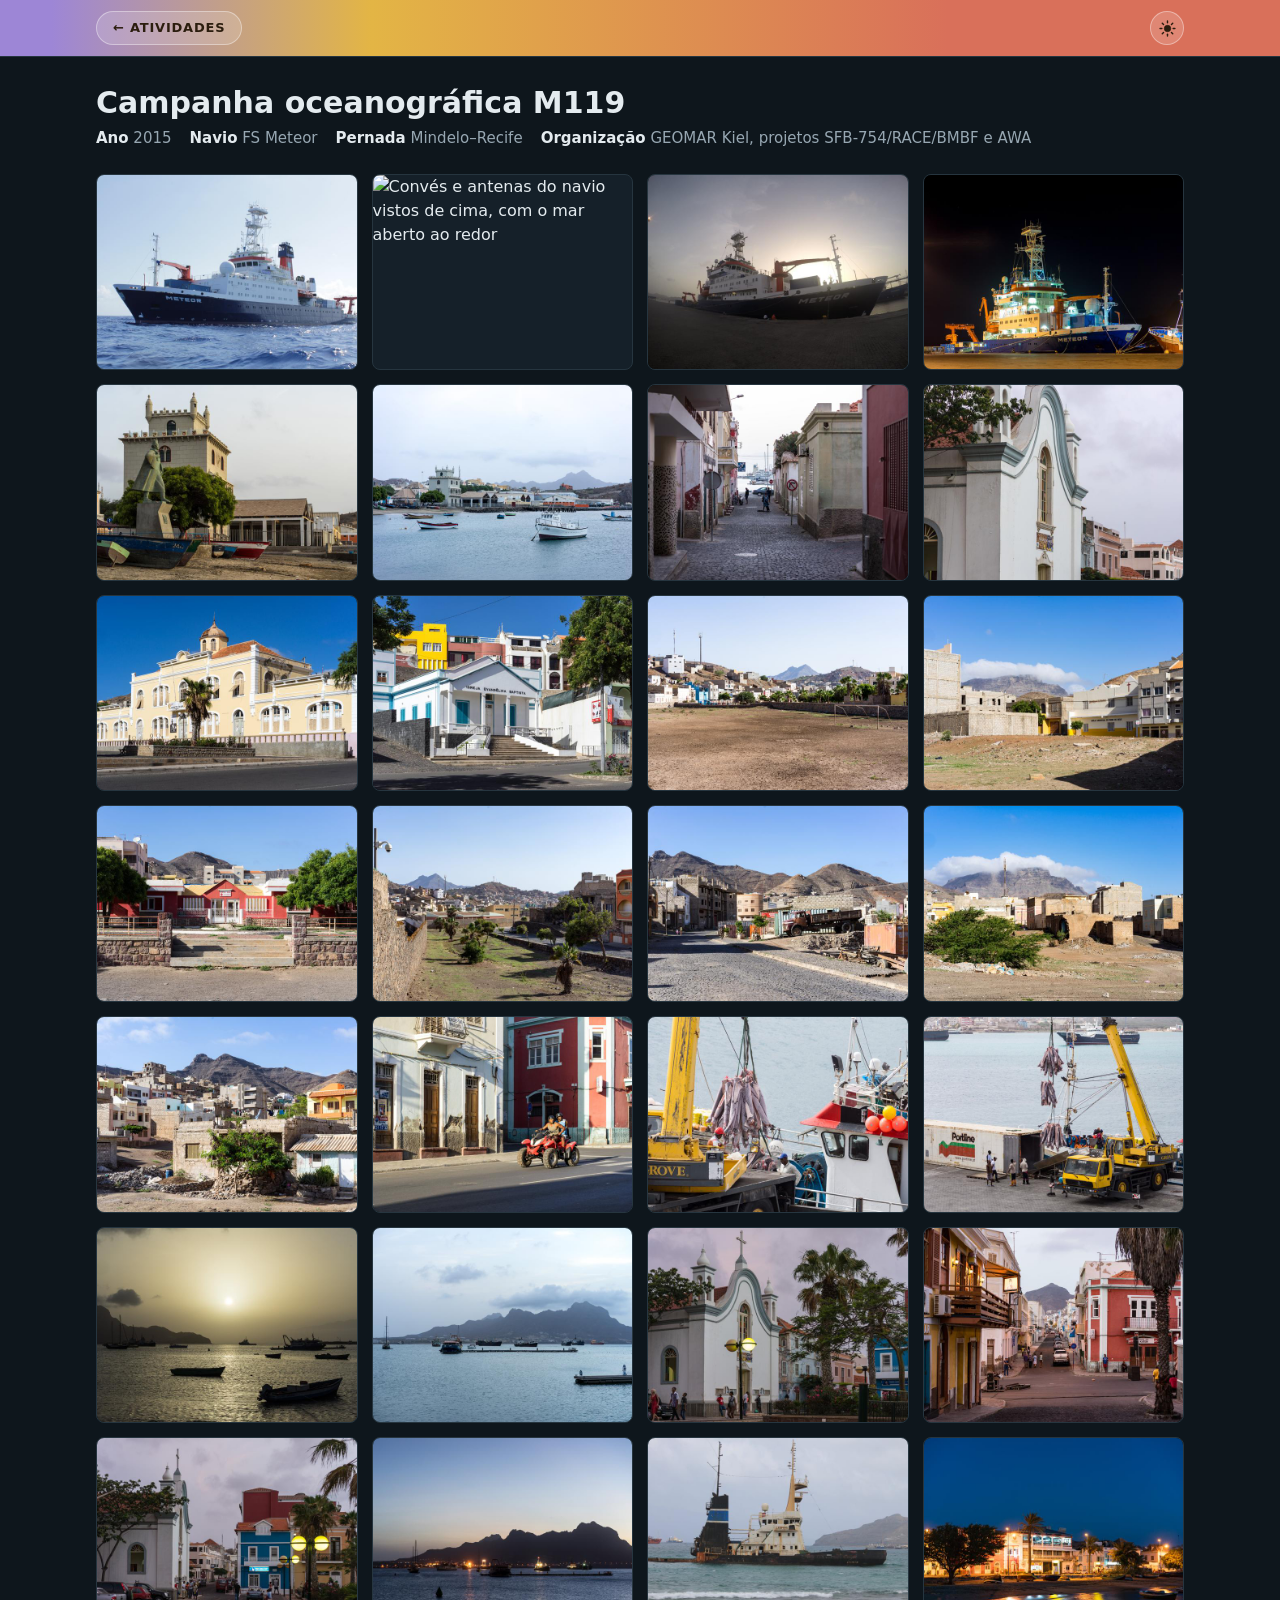
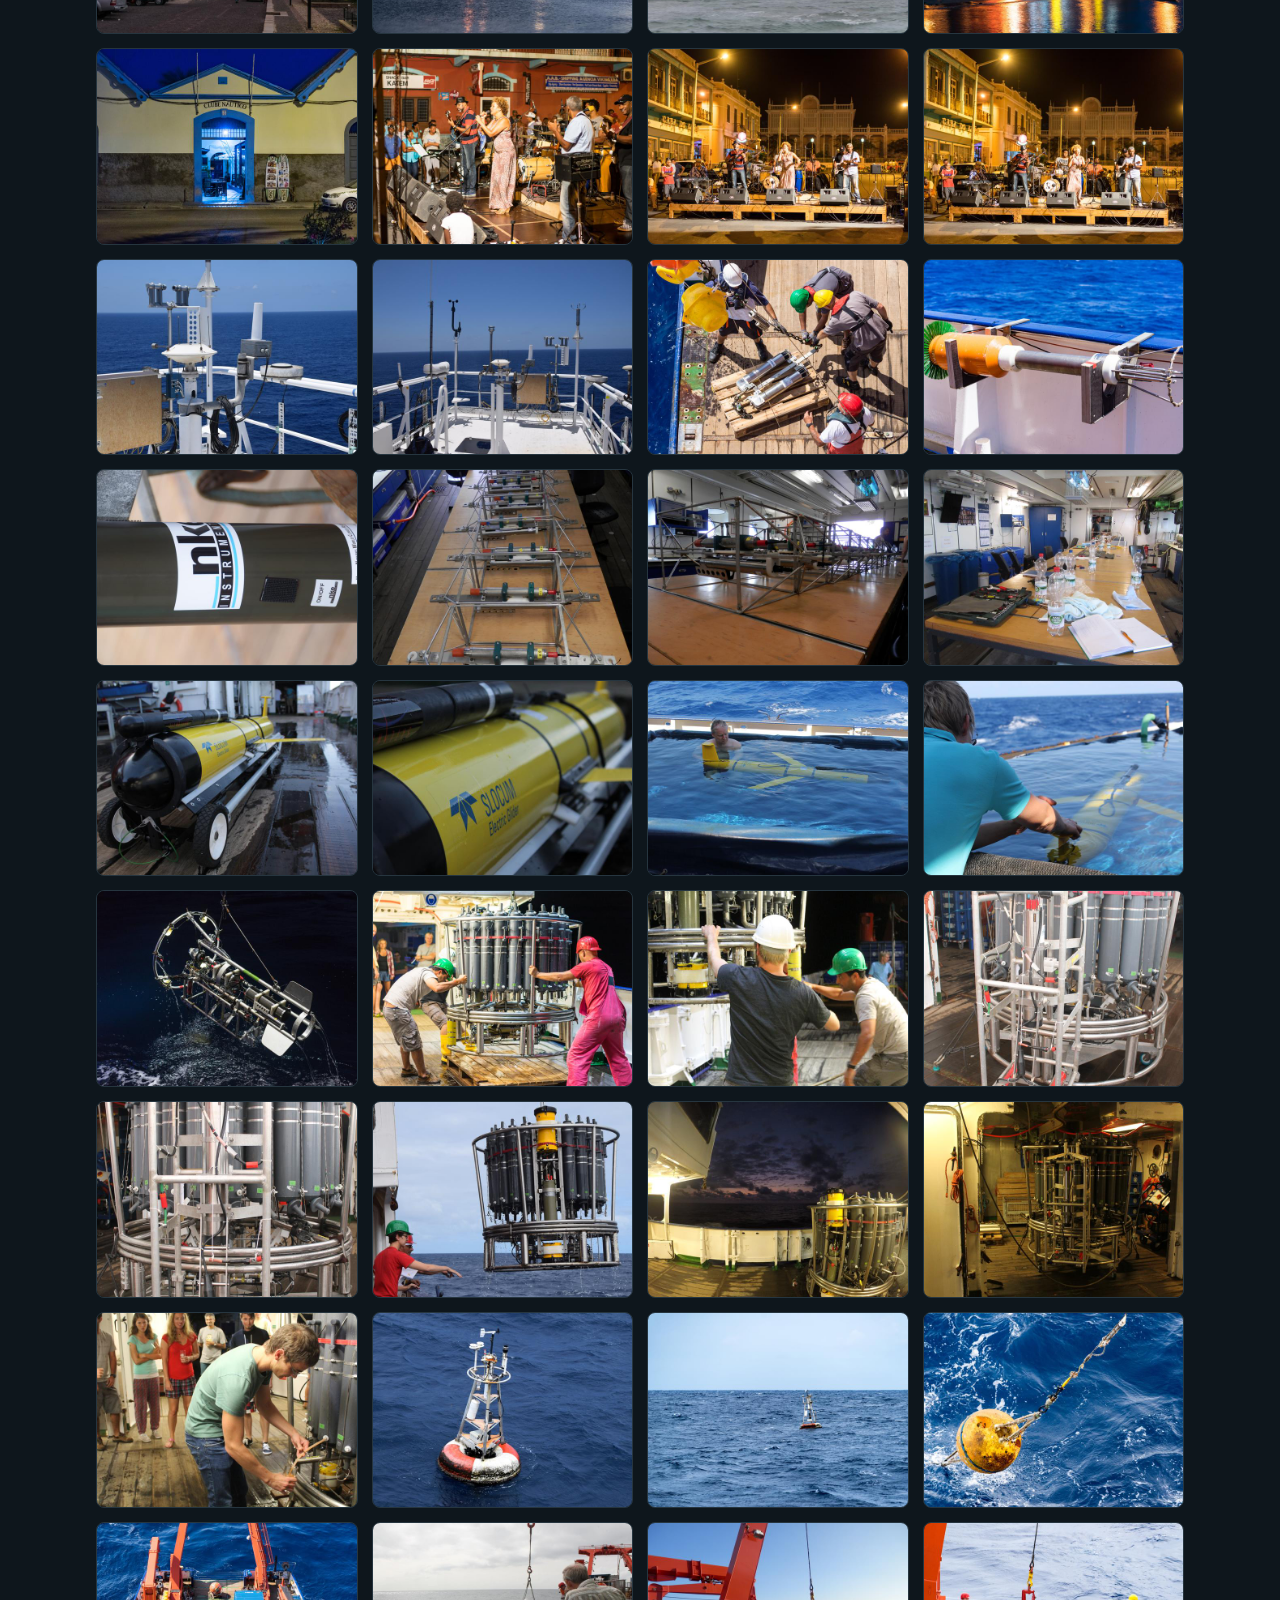
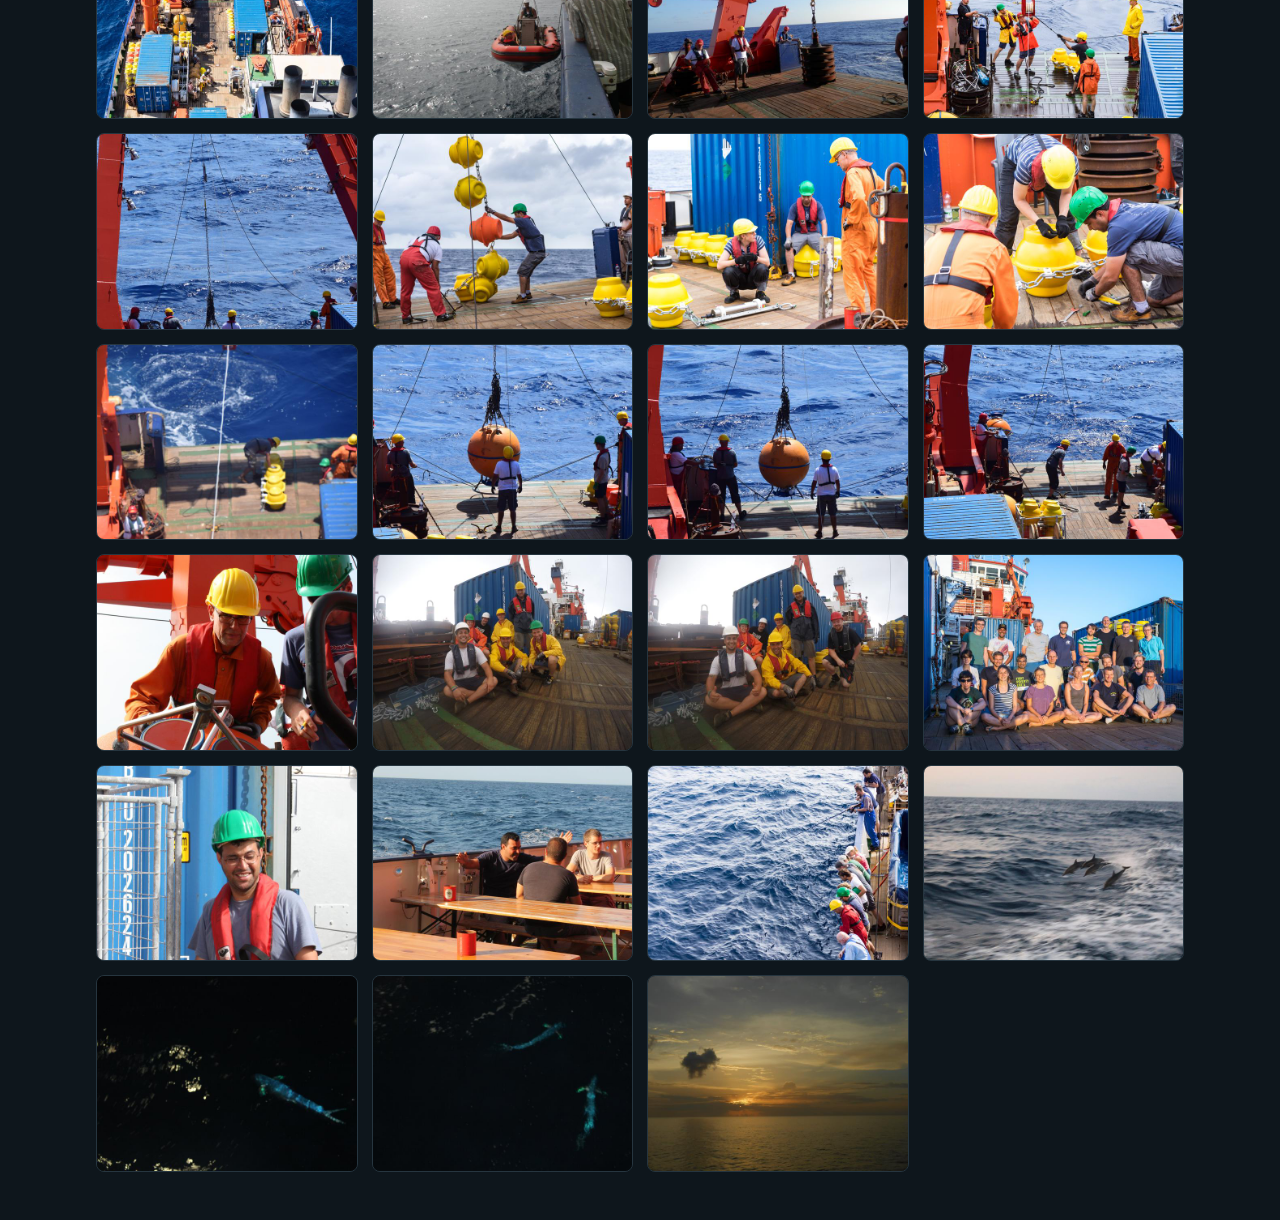
==== commit 34384519: "Embarques: botão translúcido Voltar ao topo Co-Authored-By: Claude Sonnet 5.5 <noreply@anthropic.com" ====
--- a/embarques/m119.html
+++ b/embarques/m119.html
@@ -4,7 +4,7 @@
 <meta charset="utf-8">
 <meta name="viewport" content="width=device-width,initial-scale=1,viewport-fit=cover">
 <title>Campanha oceanográfica M119 | Pedro Tyaquiçã</title>
-<link rel="stylesheet" href="embarque.css?v=2">
+<link rel="stylesheet" href="embarque.css?v=3">
 </head>
 <body>
 <header class="bar"><div class="wrap">
@@ -98,6 +98,6 @@
   {"mini": "73-bioluminescencia-02-mini.jpg", "grande": "73-bioluminescencia-02.jpg", "alt": "Dois organismos marinhos bioluminescentes, azuis e verdes, na água escura, à noite"},
   {"mini": "10-por-do-sol-mini.jpg", "grande": "10-por-do-sol.jpg", "alt": "Pôr do sol sobre o mar, com nuvens douradas e o sol quase no horizonte"},
 ];</script>
-<script src="embarque.js?v=2"></script>
+<script src="embarque.js?v=3"></script>
 </body>
 </html>
--- a/embarques/embarque.css
+++ b/embarques/embarque.css
@@ -40,3 +40,8 @@
 dialog .next{right:8px}
 dialog .contador{position:absolute;left:50%;bottom:10px;transform:translateX(-50%);padding:2px 12px;border-radius:999px;background:rgba(0,0,0,.6);color:#fff;font-size:14px;font-variant-numeric:tabular-nums}
 @media (max-width:600px){dialog .nav{width:36px;height:52px}}
+.topo{position:fixed;right:16px;bottom:16px;z-index:5;display:inline-flex;align-items:center;gap:6px;font:600 13px/1 var(--f);color:var(--ink);padding:10px 14px;border-radius:999px;border:1px solid var(--line);background:color-mix(in srgb,var(--surface) 55%,transparent);-webkit-backdrop-filter:blur(6px);backdrop-filter:blur(6px);cursor:pointer;opacity:0;visibility:hidden;transition:opacity .2s,visibility .2s,background .15s}
+.topo.on{opacity:1;visibility:visible}
+.topo:hover,.topo:focus-visible{background:color-mix(in srgb,var(--surface) 85%,transparent)}
+.topo svg{width:14px;height:14px;flex:none}
+@media (prefers-reduced-motion:reduce){.topo{transition:none}}
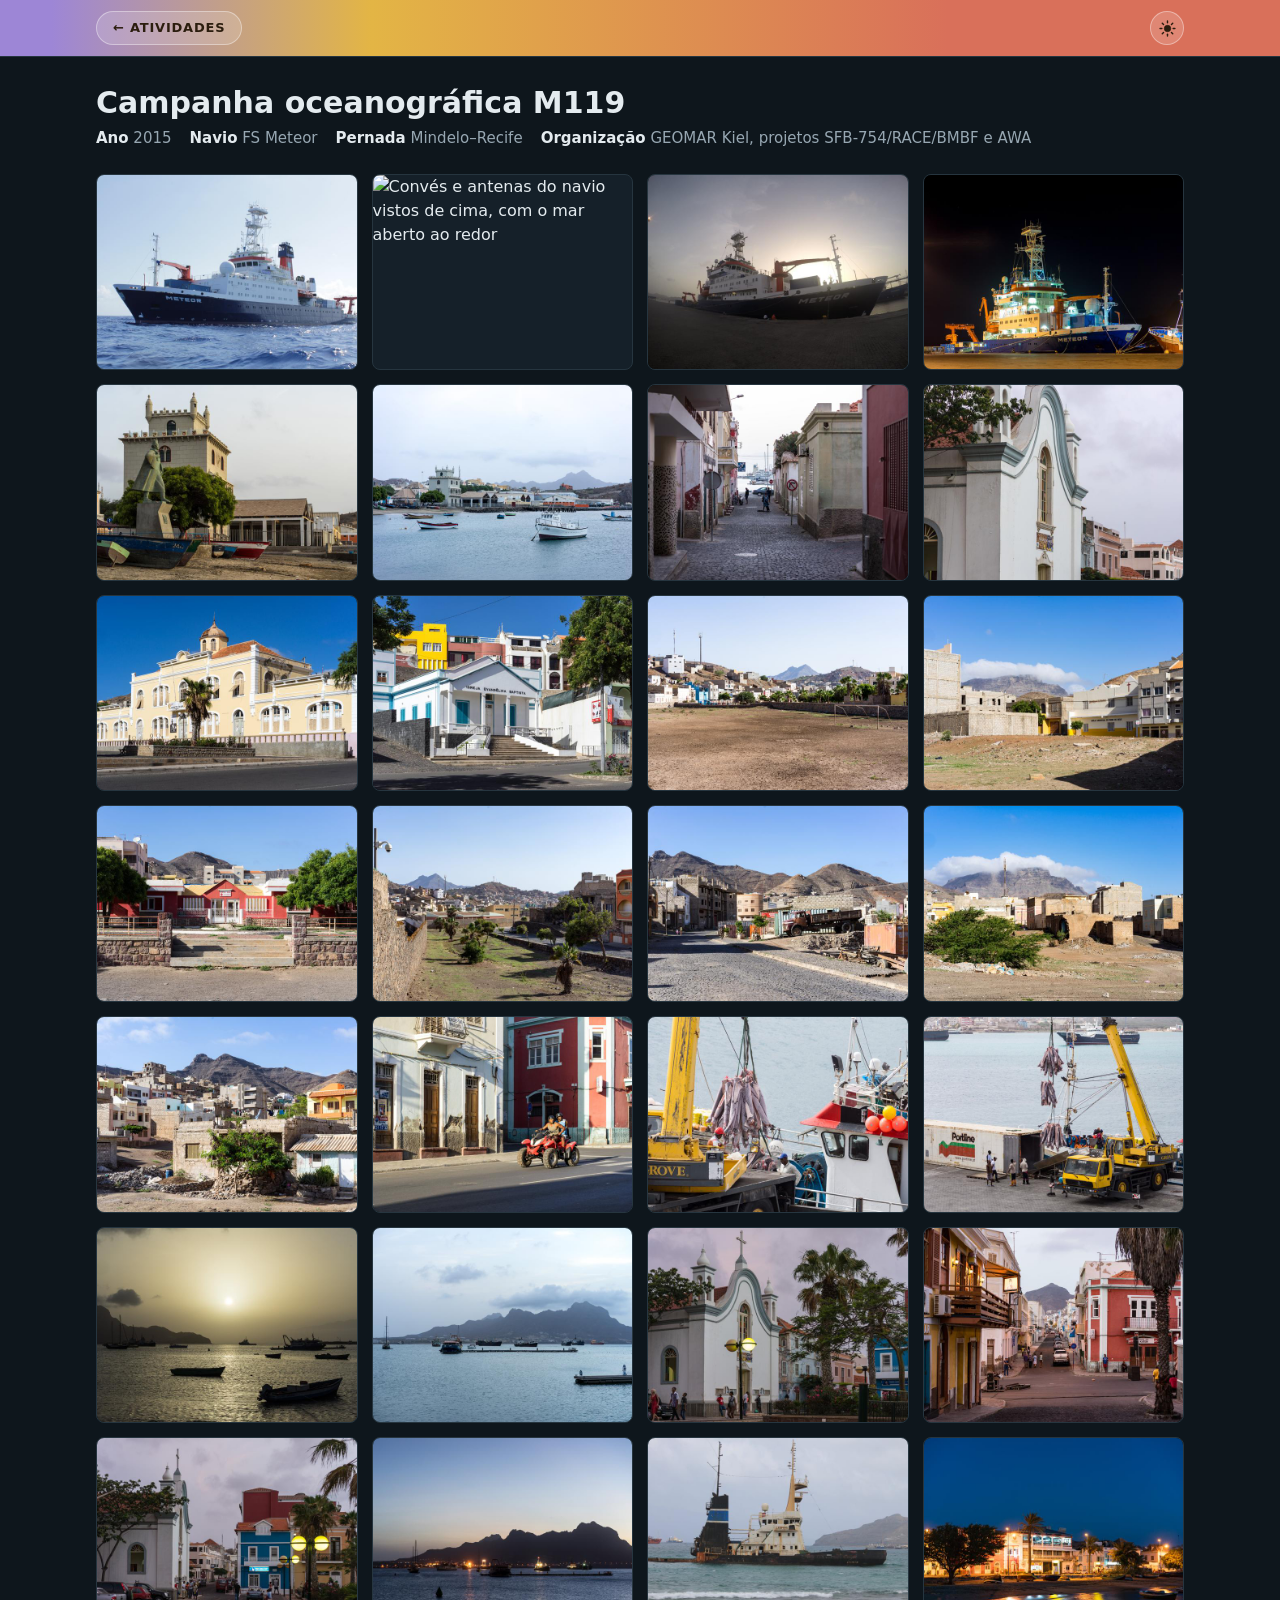
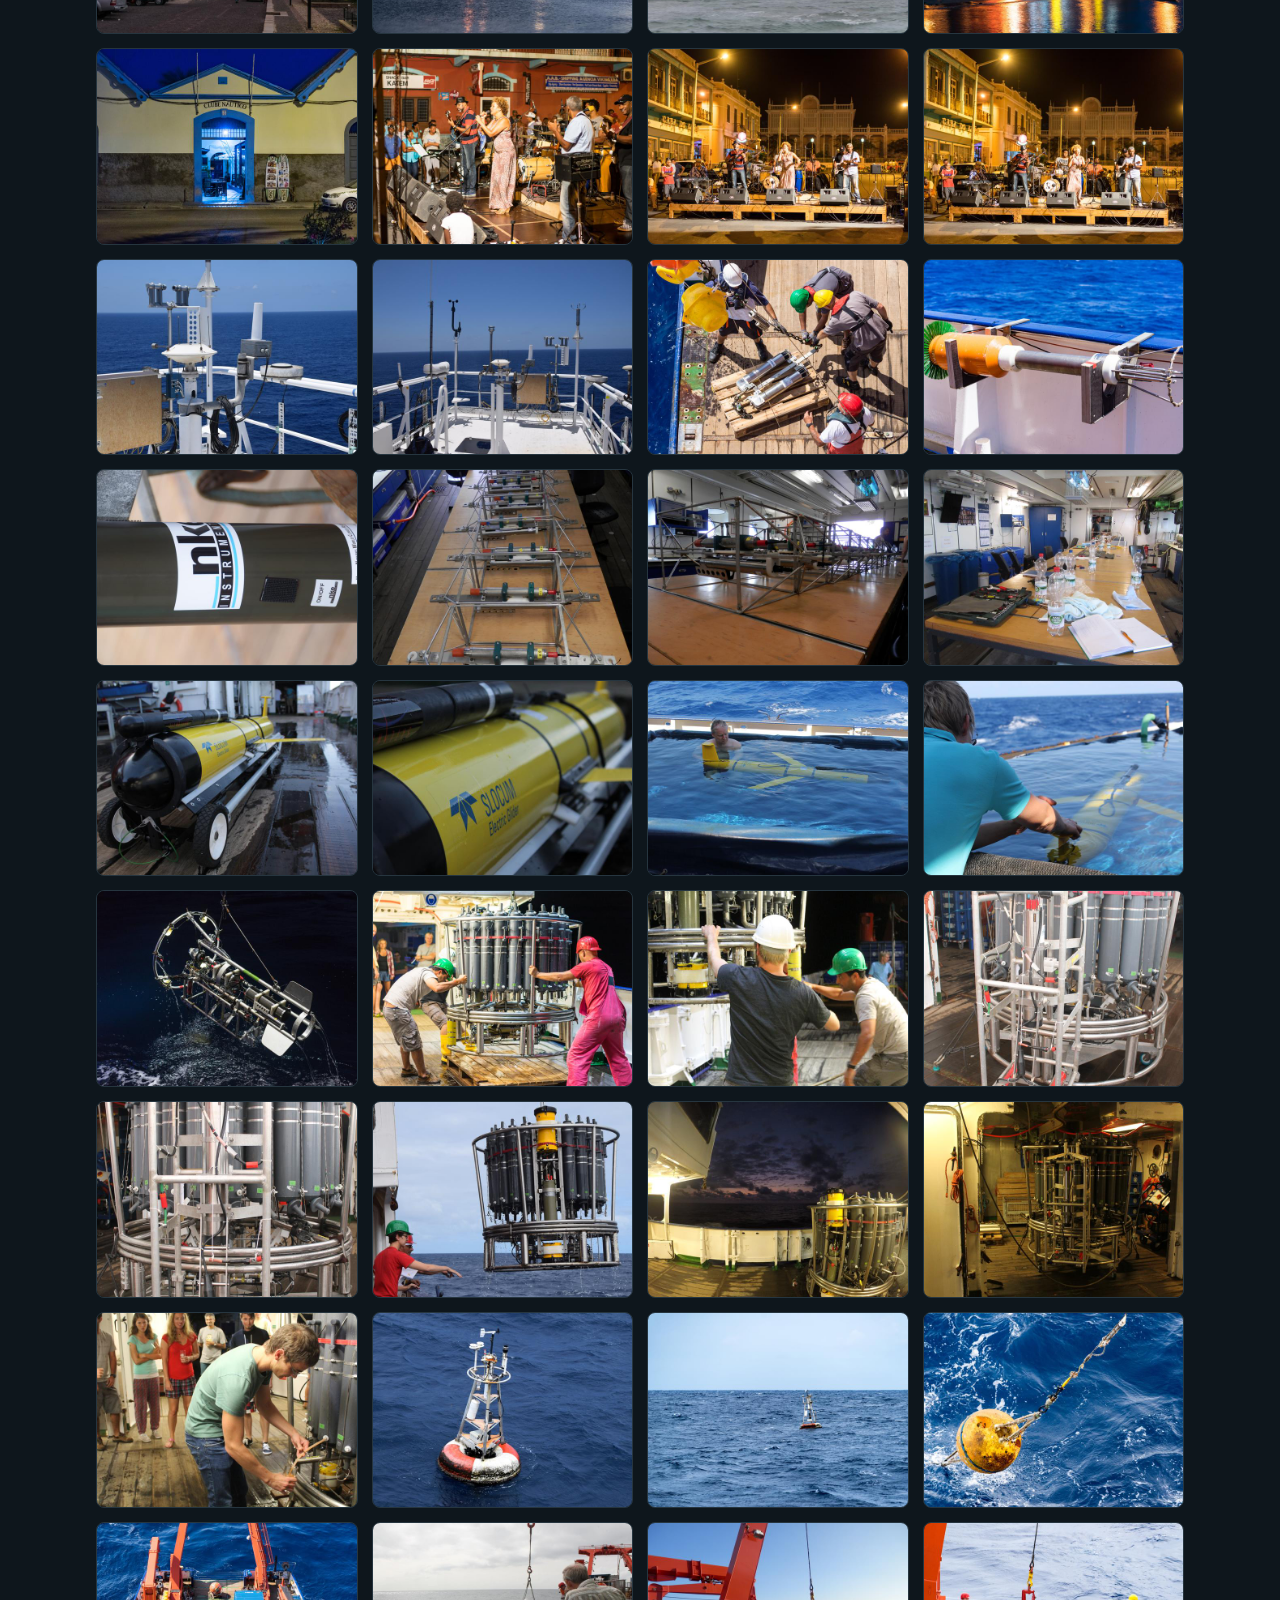
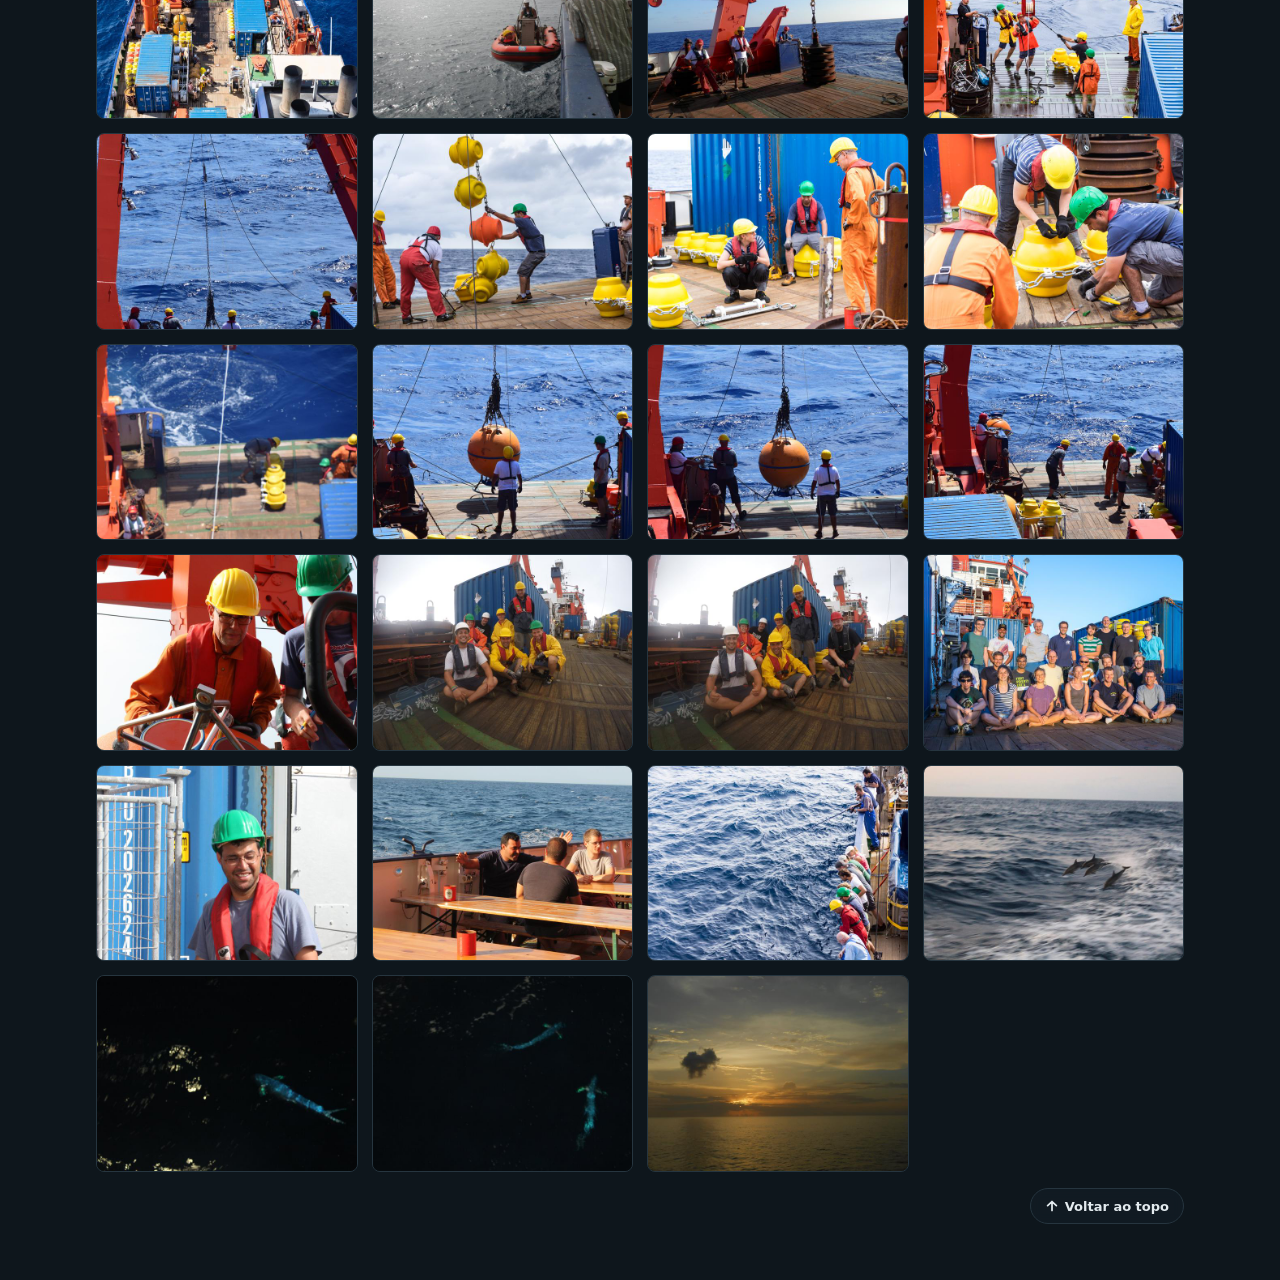
==== commit a1e58c64: "Embarques: botão Voltar ao topo abaixo da última foto, alinhado à direita Co-Authored-By: Claude Son" ====
--- a/embarques/m119.html
+++ b/embarques/m119.html
@@ -4,7 +4,7 @@
 <meta charset="utf-8">
 <meta name="viewport" content="width=device-width,initial-scale=1,viewport-fit=cover">
 <title>Campanha oceanográfica M119 | Pedro Tyaquiçã</title>
-<link rel="stylesheet" href="embarque.css?v=3">
+<link rel="stylesheet" href="embarque.css?v=4">
 </head>
 <body>
 <header class="bar"><div class="wrap">
@@ -98,6 +98,6 @@
   {"mini": "73-bioluminescencia-02-mini.jpg", "grande": "73-bioluminescencia-02.jpg", "alt": "Dois organismos marinhos bioluminescentes, azuis e verdes, na água escura, à noite"},
   {"mini": "10-por-do-sol-mini.jpg", "grande": "10-por-do-sol.jpg", "alt": "Pôr do sol sobre o mar, com nuvens douradas e o sol quase no horizonte"},
 ];</script>
-<script src="embarque.js?v=3"></script>
+<script src="embarque.js?v=4"></script>
 </body>
 </html>
--- a/embarques/embarque.css
+++ b/embarques/embarque.css
@@ -40,8 +40,7 @@
 dialog .next{right:8px}
 dialog .contador{position:absolute;left:50%;bottom:10px;transform:translateX(-50%);padding:2px 12px;border-radius:999px;background:rgba(0,0,0,.6);color:#fff;font-size:14px;font-variant-numeric:tabular-nums}
 @media (max-width:600px){dialog .nav{width:36px;height:52px}}
-.topo{position:fixed;right:16px;bottom:16px;z-index:5;display:inline-flex;align-items:center;gap:6px;font:600 13px/1 var(--f);color:var(--ink);padding:10px 14px;border-radius:999px;border:1px solid var(--line);background:color-mix(in srgb,var(--surface) 55%,transparent);-webkit-backdrop-filter:blur(6px);backdrop-filter:blur(6px);cursor:pointer;opacity:0;visibility:hidden;transition:opacity .2s,visibility .2s,background .15s}
-.topo.on{opacity:1;visibility:visible}
+.topo-wrap{display:flex;justify-content:flex-end;margin:16px 0 8px}
+.topo{display:inline-flex;align-items:center;gap:6px;font:600 13px/1 var(--f);color:var(--ink);padding:10px 14px;border-radius:999px;border:1px solid var(--line);background:color-mix(in srgb,var(--surface) 55%,transparent);-webkit-backdrop-filter:blur(6px);backdrop-filter:blur(6px);cursor:pointer;transition:background .15s}
 .topo:hover,.topo:focus-visible{background:color-mix(in srgb,var(--surface) 85%,transparent)}
 .topo svg{width:14px;height:14px;flex:none}
-@media (prefers-reduced-motion:reduce){.topo{transition:none}}
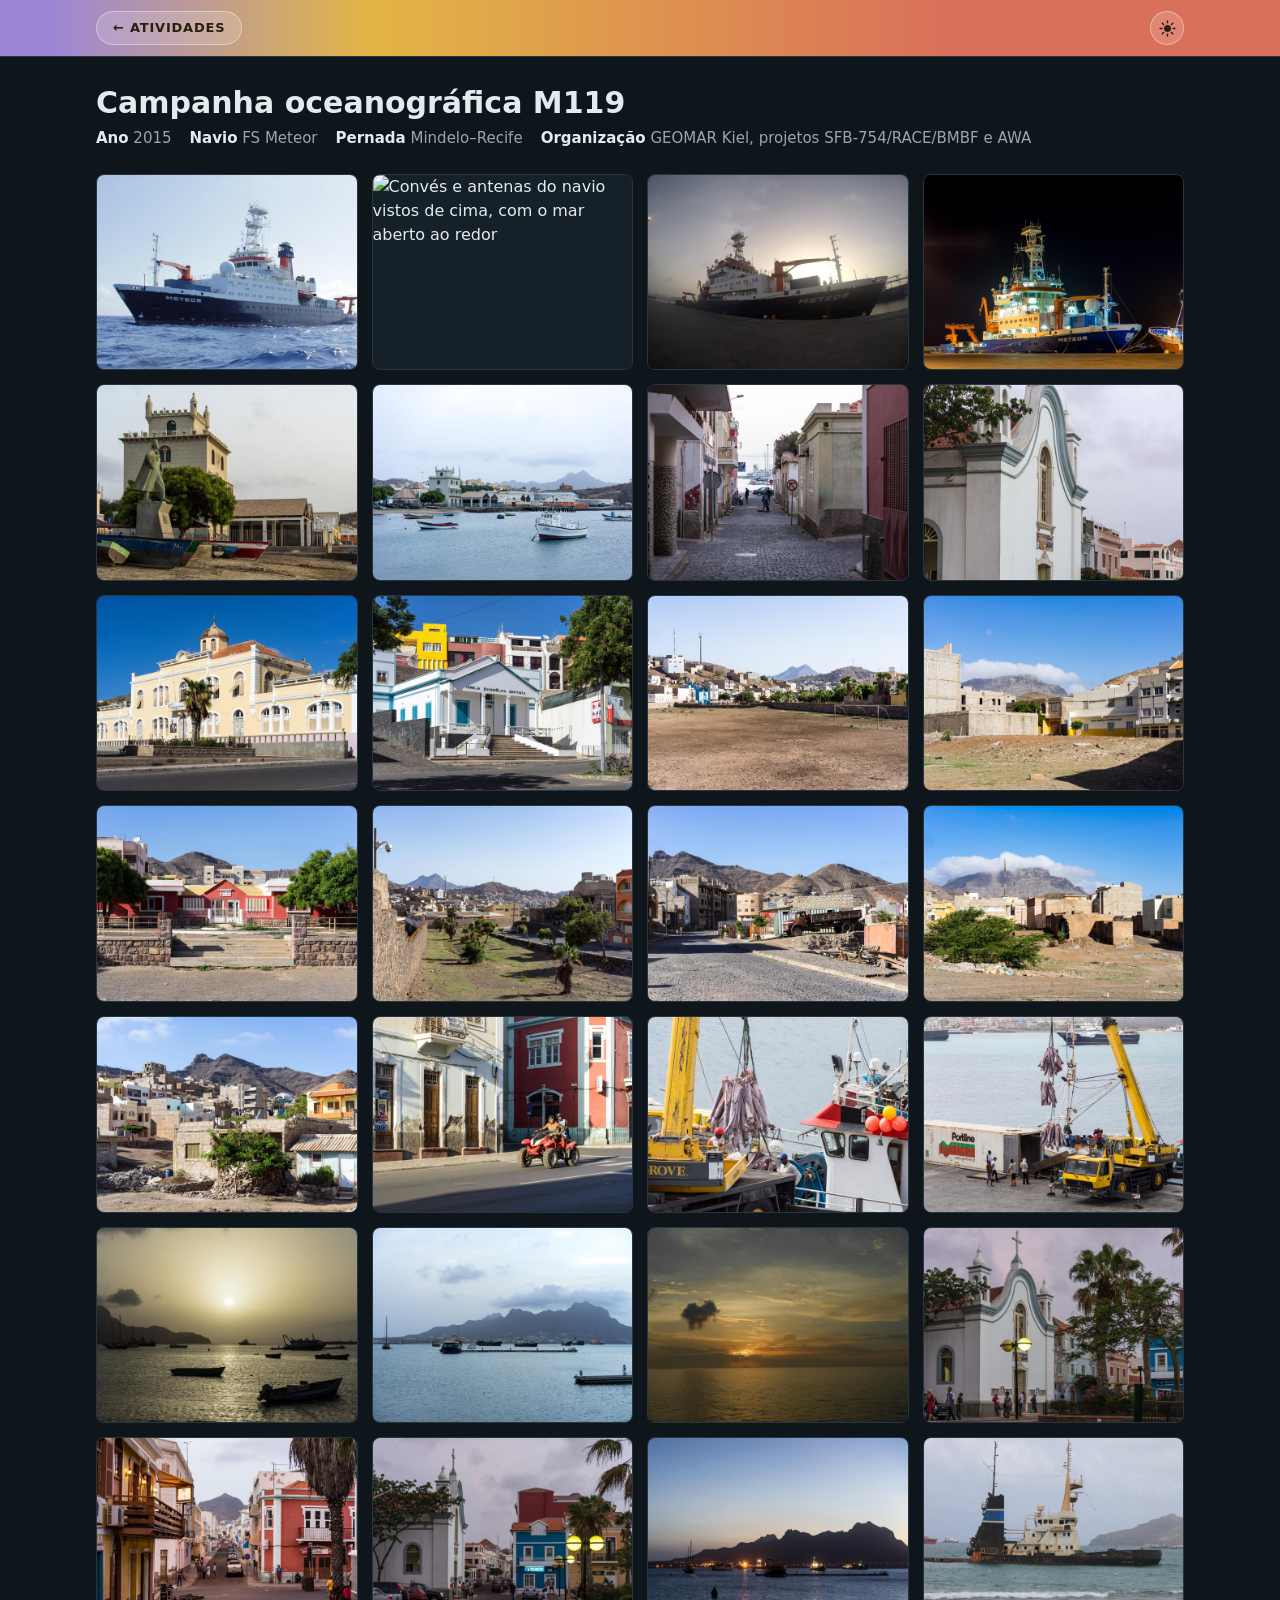
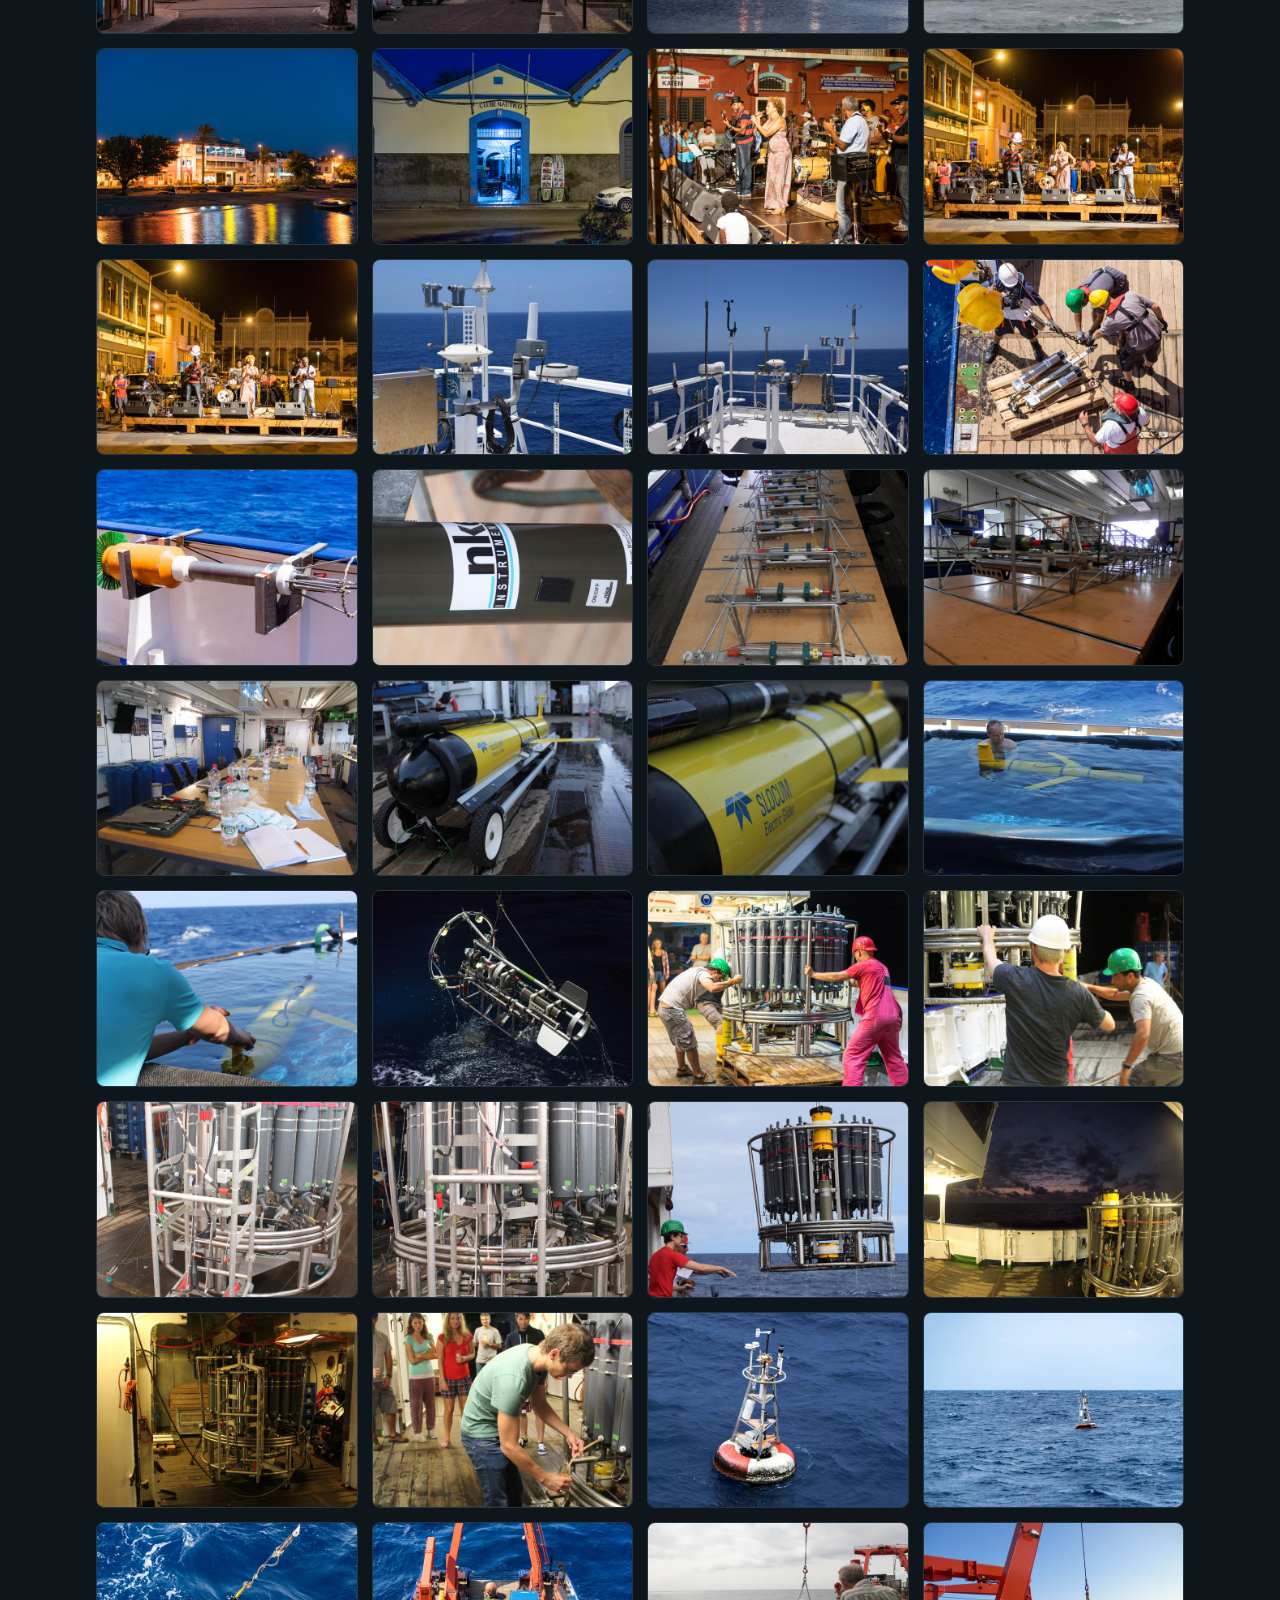
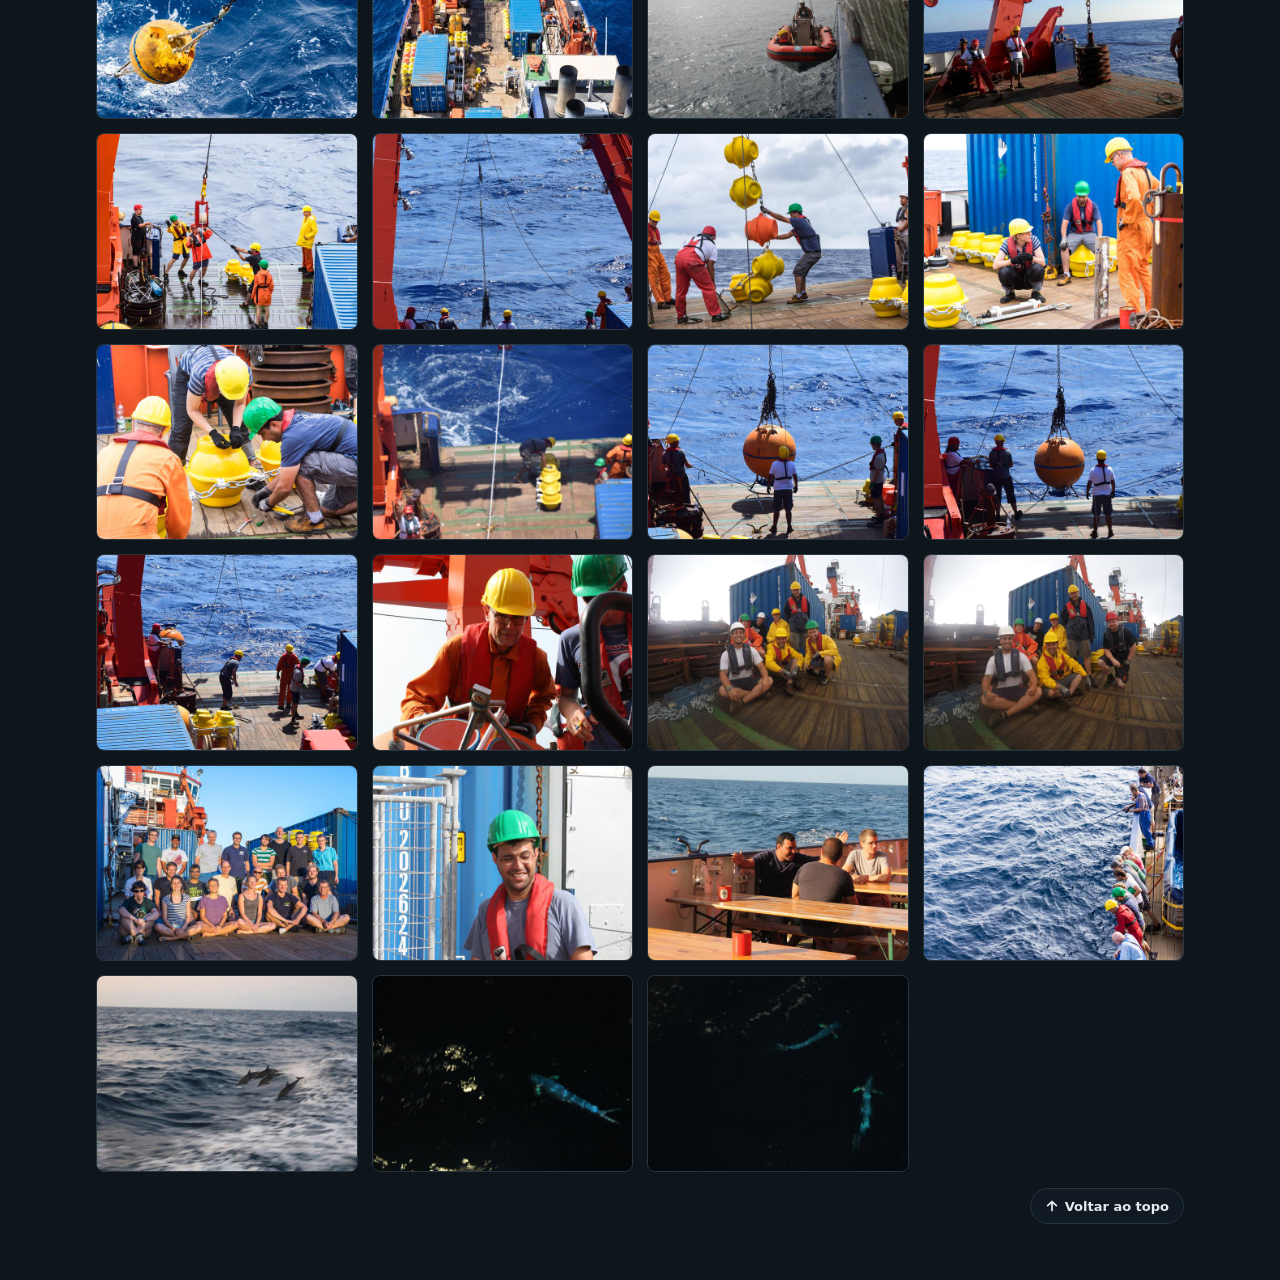
==== commit 89c0d8f1: "Embarques: ordem paisagem, deck, confraternizações e vida marinha Co-Authored-By: Claude Sonnet 5.5 " ====
--- a/embarques/m119.html
+++ b/embarques/m119.html
@@ -4,7 +4,7 @@
 <meta charset="utf-8">
 <meta name="viewport" content="width=device-width,initial-scale=1,viewport-fit=cover">
 <title>Campanha oceanográfica M119 | Pedro Tyaquiçã</title>
-<link rel="stylesheet" href="embarque.css?v=4">
+<link rel="stylesheet" href="embarque.css?v=5">
 </head>
 <body>
 <header class="bar"><div class="wrap">
@@ -40,6 +40,7 @@
   {"mini": "13-mindelo-03-mini.jpg", "grande": "13-mindelo-03.jpg", "alt": "Guindaste descarregando peixes de um barco de pesca para um contêiner refrigerado no cais, com trabalhadores ao lado"},
   {"mini": "15-mindelo-05-mini.jpg", "grande": "15-mindelo-05.jpg", "alt": "Pôr do sol sobre a baía, com barcos em silhueta e montanhas ao fundo"},
   {"mini": "17-mindelo-07-mini.jpg", "grande": "17-mindelo-07.jpg", "alt": "Baía com montanhas ao fundo e embarcações ancoradas ao entardecer"},
+  {"mini": "10-por-do-sol-mini.jpg", "grande": "10-por-do-sol.jpg", "alt": "Pôr do sol sobre o mar, com nuvens douradas e o sol quase no horizonte"},
   {"mini": "20-mindelo-10-mini.jpg", "grande": "20-mindelo-10.jpg", "alt": "Igreja ao entardecer, com palmeiras, postes iluminados e casas coloridas ao lado"},
   {"mini": "22-mindelo-12-mini.jpg", "grande": "22-mindelo-12.jpg", "alt": "Rua de Mindelo ao entardecer, com casas coloridas e uma montanha ao fundo"},
   {"mini": "21-mindelo-11-mini.jpg", "grande": "21-mindelo-11.jpg", "alt": "Praça com a igreja, casa azul e postes de luz acesos ao anoitecer"},
@@ -96,7 +97,6 @@
   {"mini": "76-golfinhos-mini.jpg", "grande": "76-golfinhos.jpg", "alt": "Quatro golfinhos saltando juntos sobre as ondas do mar aberto, ao amanhecer"},
   {"mini": "72-bioluminescencia-01-mini.jpg", "grande": "72-bioluminescencia-01.jpg", "alt": "Organismo marinho bioluminescente em azul e verde na água escura, à noite"},
   {"mini": "73-bioluminescencia-02-mini.jpg", "grande": "73-bioluminescencia-02.jpg", "alt": "Dois organismos marinhos bioluminescentes, azuis e verdes, na água escura, à noite"},
-  {"mini": "10-por-do-sol-mini.jpg", "grande": "10-por-do-sol.jpg", "alt": "Pôr do sol sobre o mar, com nuvens douradas e o sol quase no horizonte"},
 ];</script>
 <script src="embarque.js?v=4"></script>
 </body>
--- a/embarques/embarque.css
+++ b/embarques/embarque.css
@@ -29,7 +29,7 @@
 dialog{max-width:min(96vw,1200px);width:auto;padding:0;border:0;border-radius:10px;background:var(--surface);color:var(--ink)}
 dialog::backdrop{background:rgba(0,0,0,.8)}
 dialog img{display:block;max-width:100%;max-height:80vh;margin:0 auto}
-dialog p{margin:0;padding:10px 14px;font-size:15px}
+dialog p{margin:0;padding:10px 14px 44px;font-size:15px;text-align:center}
 dialog .fechar{position:absolute;top:8px;right:8px;width:36px;height:36px;border-radius:50%;border:0;background:rgba(0,0,0,.6);color:#fff;font-size:20px;cursor:pointer}
 
 dialog p[hidden]{display:none}
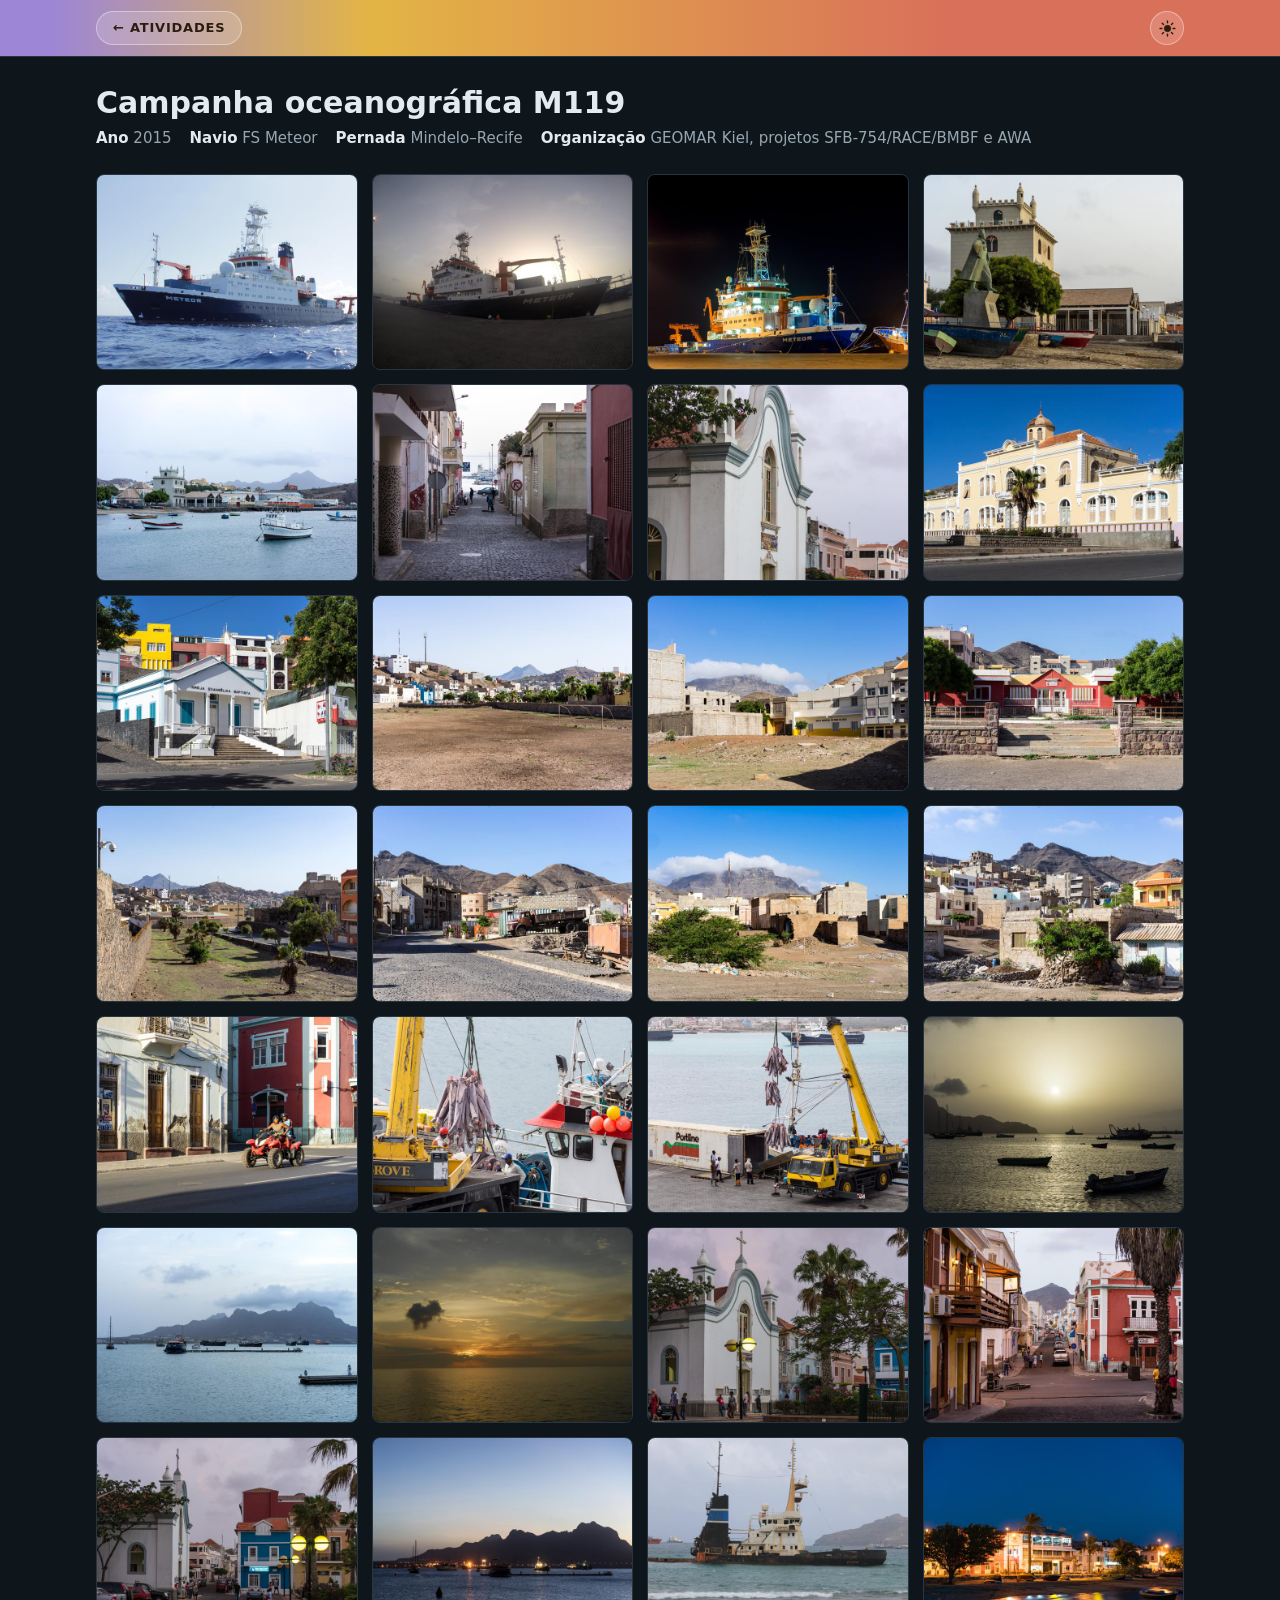
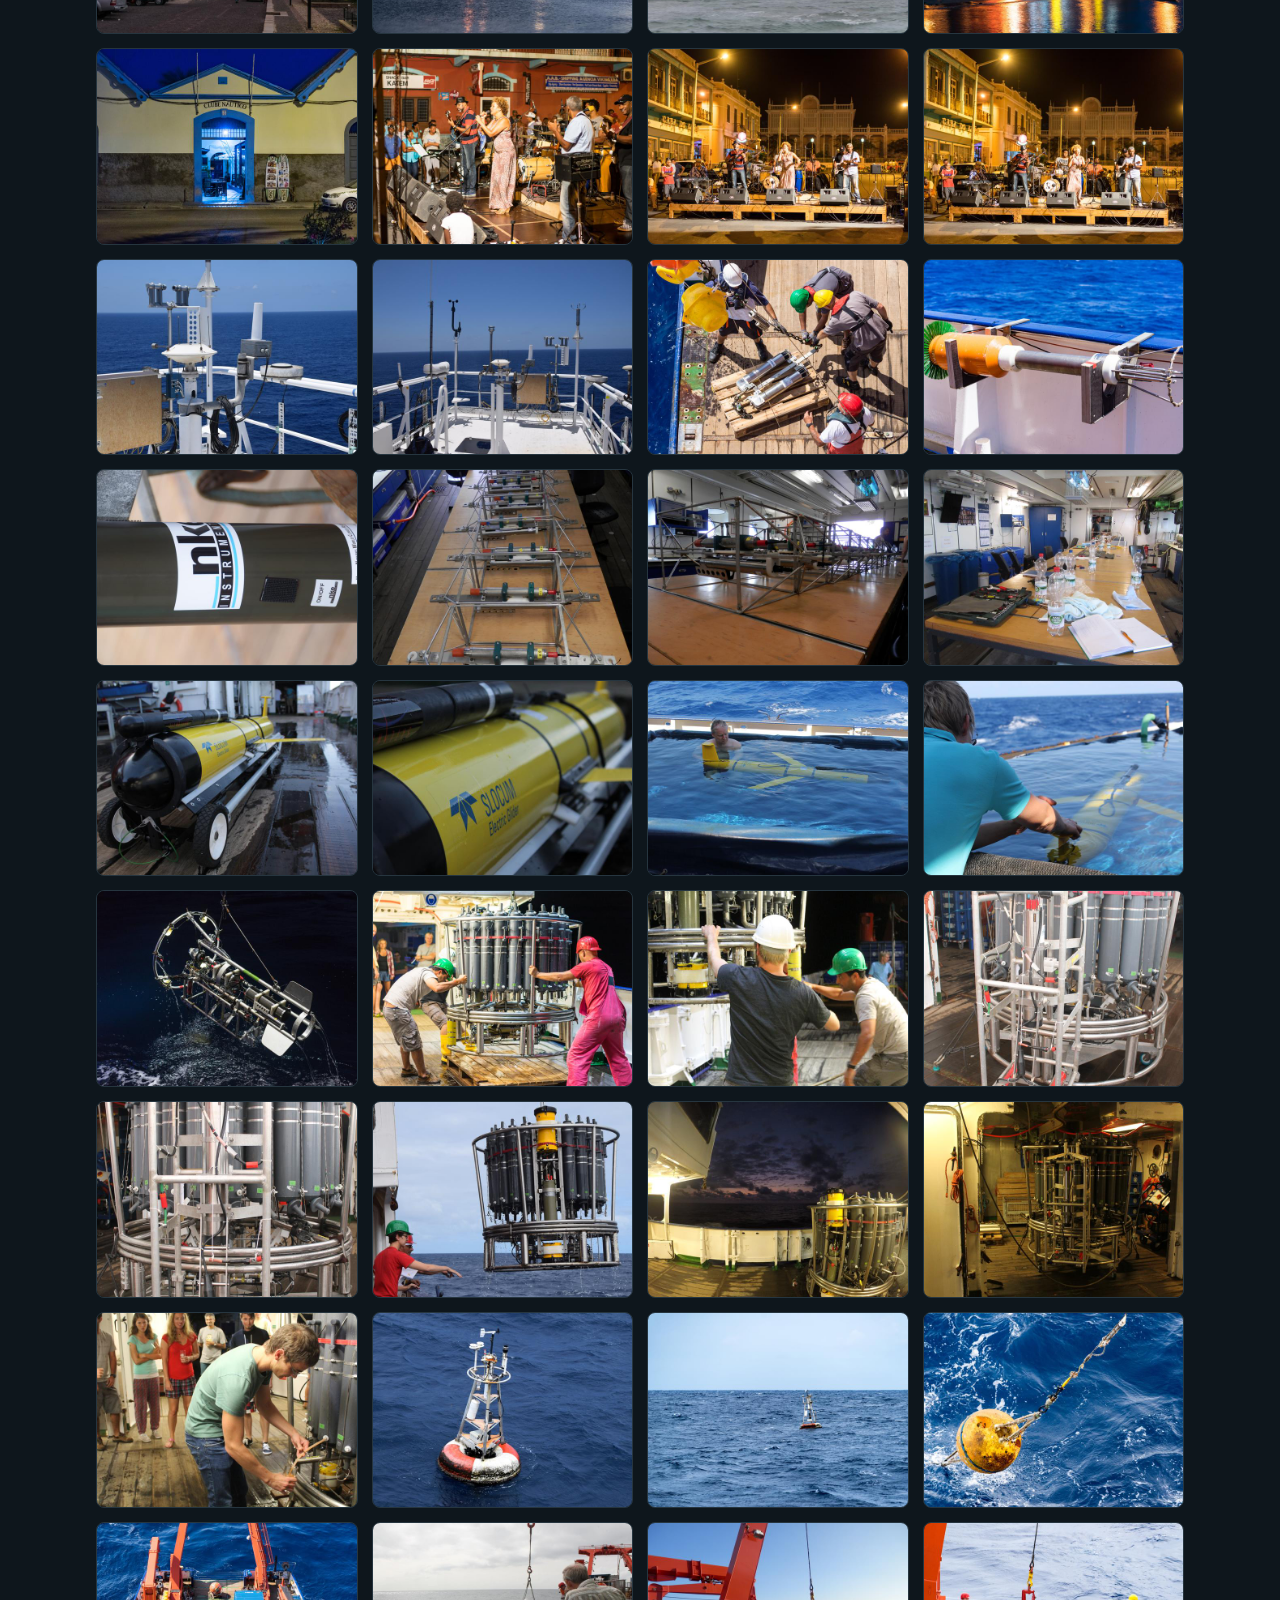
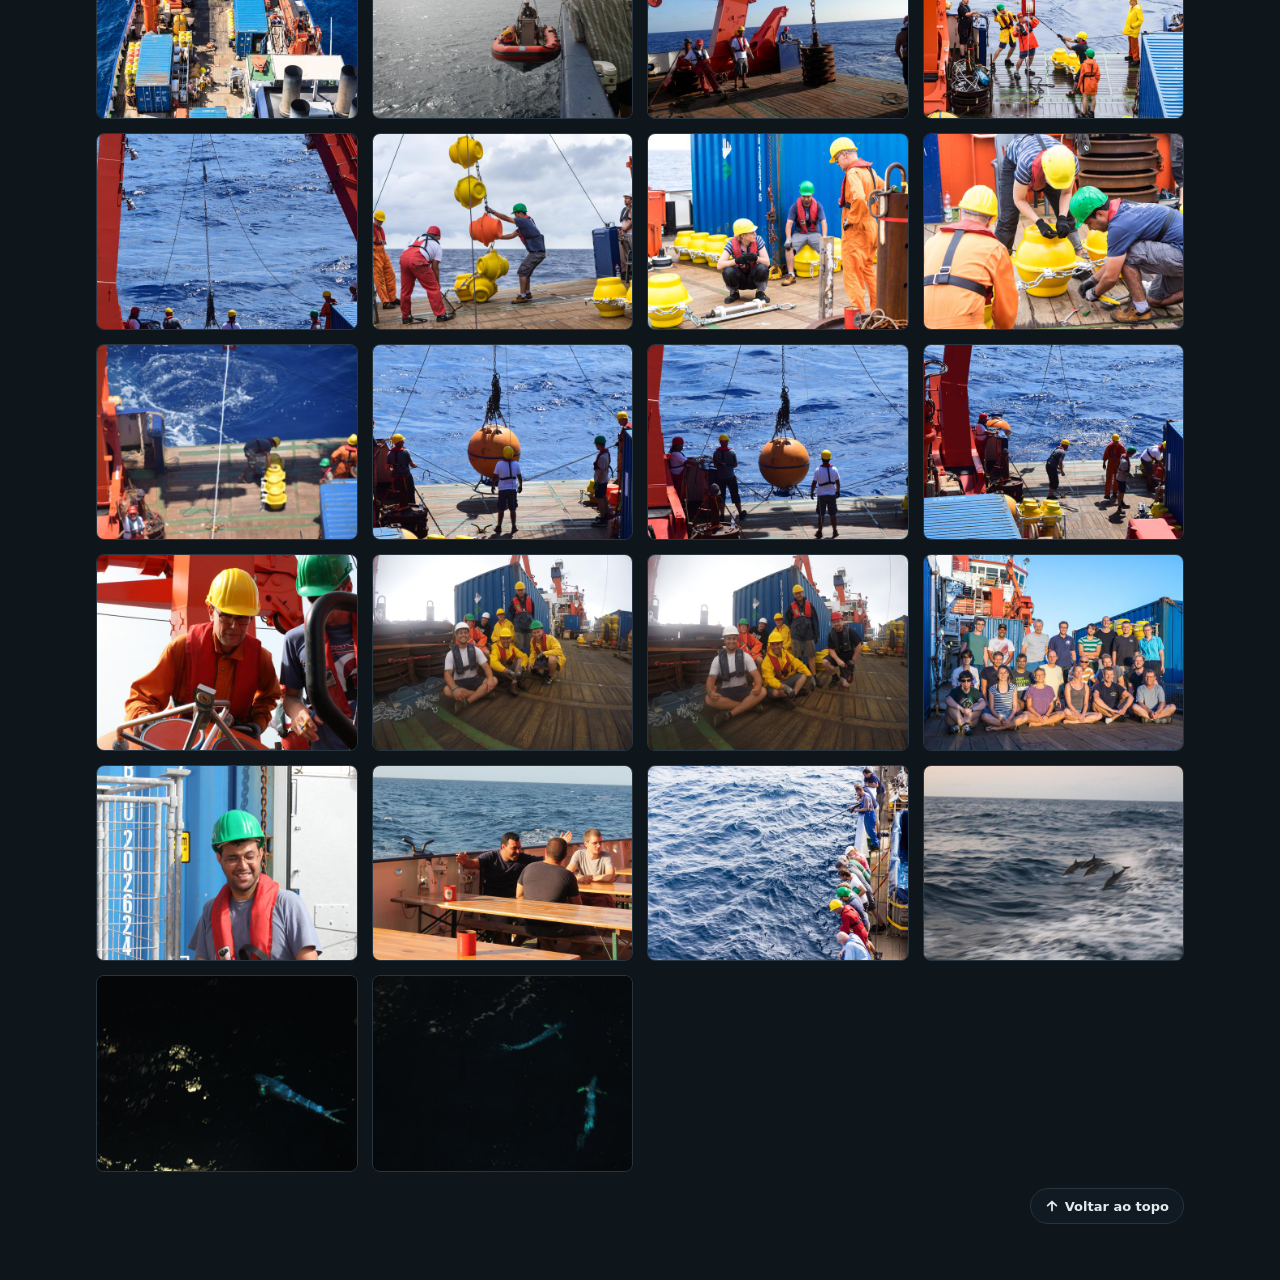
==== commit 667fbc89: "M119: remove foto do navio visto de cima (referência remanescente) Co-Authored-By: Claude Sonnet 5.5" ====
--- a/embarques/m119.html
+++ b/embarques/m119.html
@@ -19,7 +19,6 @@
 <dialog id="lightbox" aria-label="Foto ampliada"><button type="button" class="fechar" aria-label="Fechar">×</button><img alt=""><p></p></dialog>
 <script>window.PASTA="../imagens/m119/";window.FOTOS=[
   {"mini": "01-navio-meteor-mini.jpg", "grande": "01-navio-meteor.jpg", "alt": "Navio de pesquisa FS Meteor no mar, visto pela lateral da proa, em dia de céu claro"},
-  {"mini": "02-navio-alto-mini.jpg", "grande": "02-navio-alto.jpg", "alt": "Convés e antenas do navio vistos de cima, com o mar aberto ao redor"},
   {"mini": "36-meteor-porto-mini.jpg", "grande": "36-meteor-porto.jpg", "alt": "Navio Meteor atracado no porto ao entardecer, visto da proa"},
   {"mini": "40-meteor-noite-mini.jpg", "grande": "40-meteor-noite.jpg", "alt": "Navio Meteor atracado no porto à noite, iluminado, com um barco de pesca ao lado"},
   {"mini": "14-mindelo-04-mini.jpg", "grande": "14-mindelo-04.jpg", "alt": "Estátua de navegador diante de uma torre de pedra, com barcos de pesca na areia da praia"},
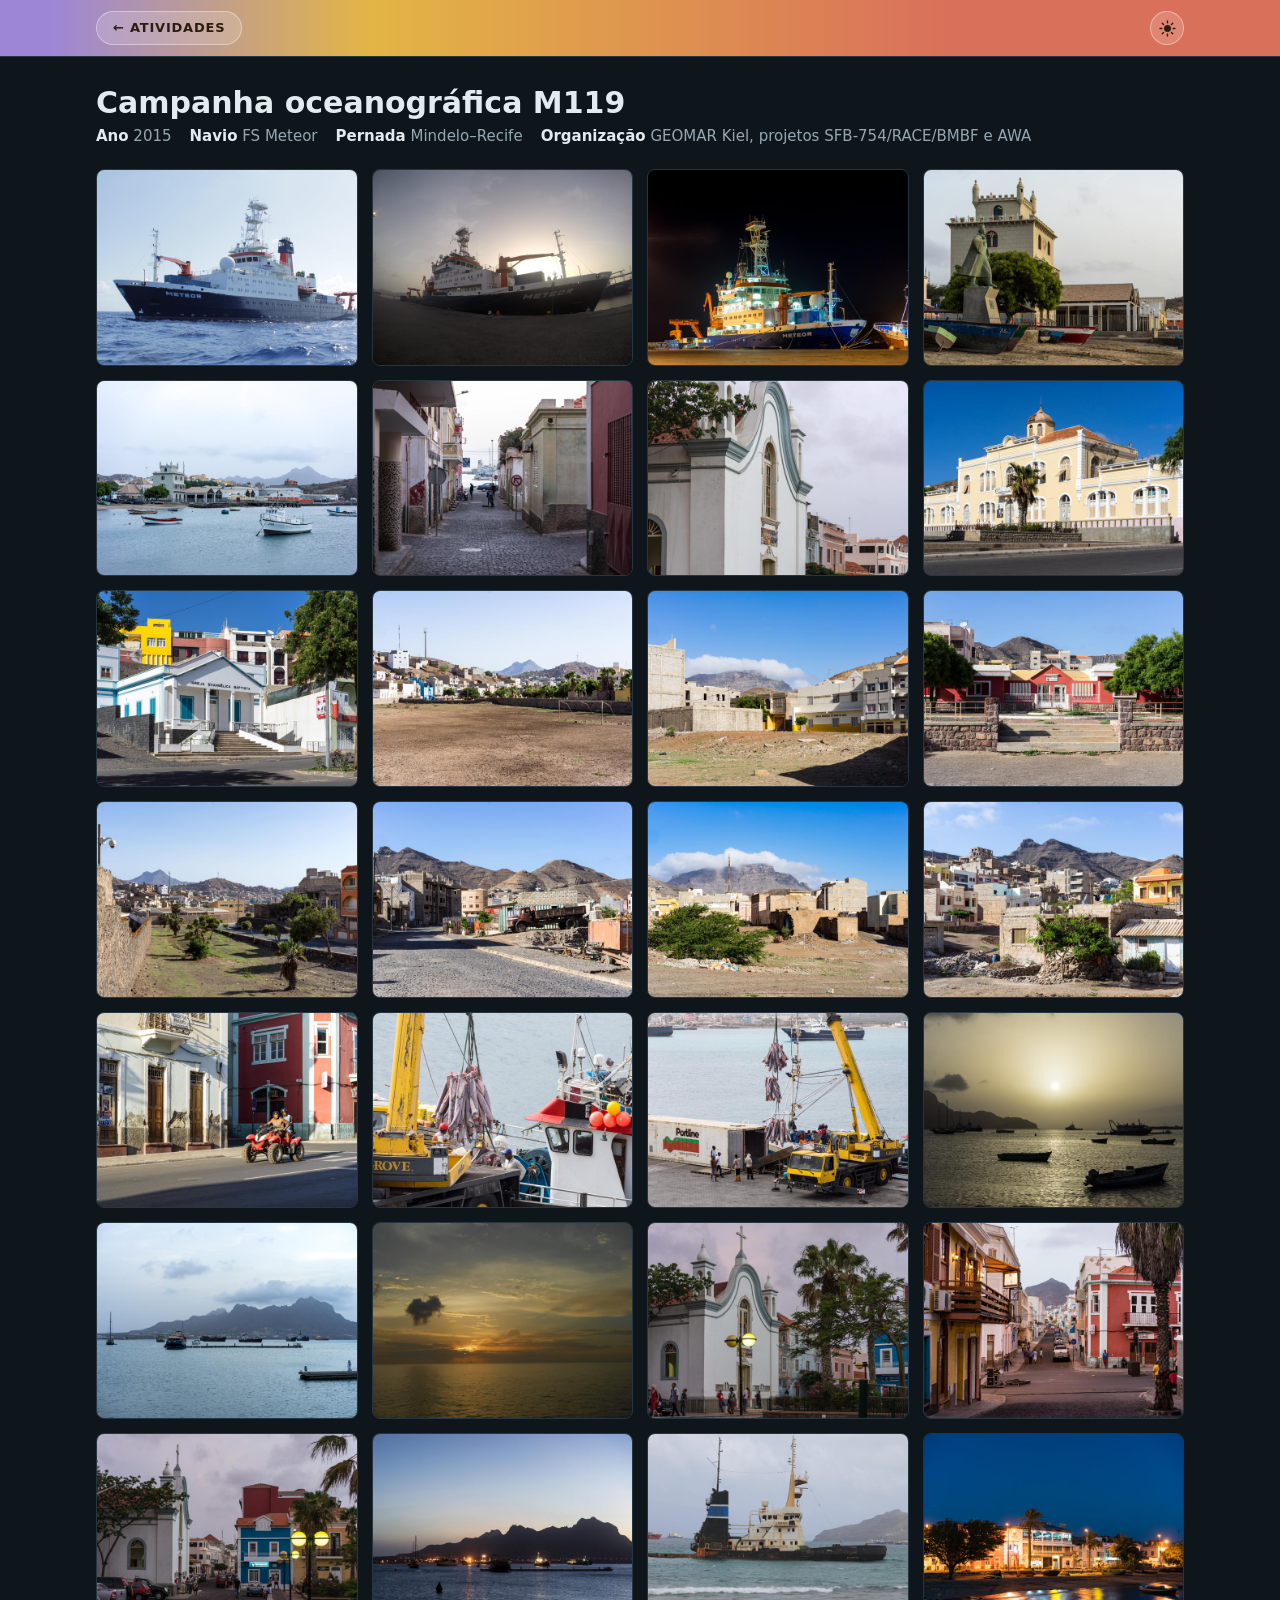
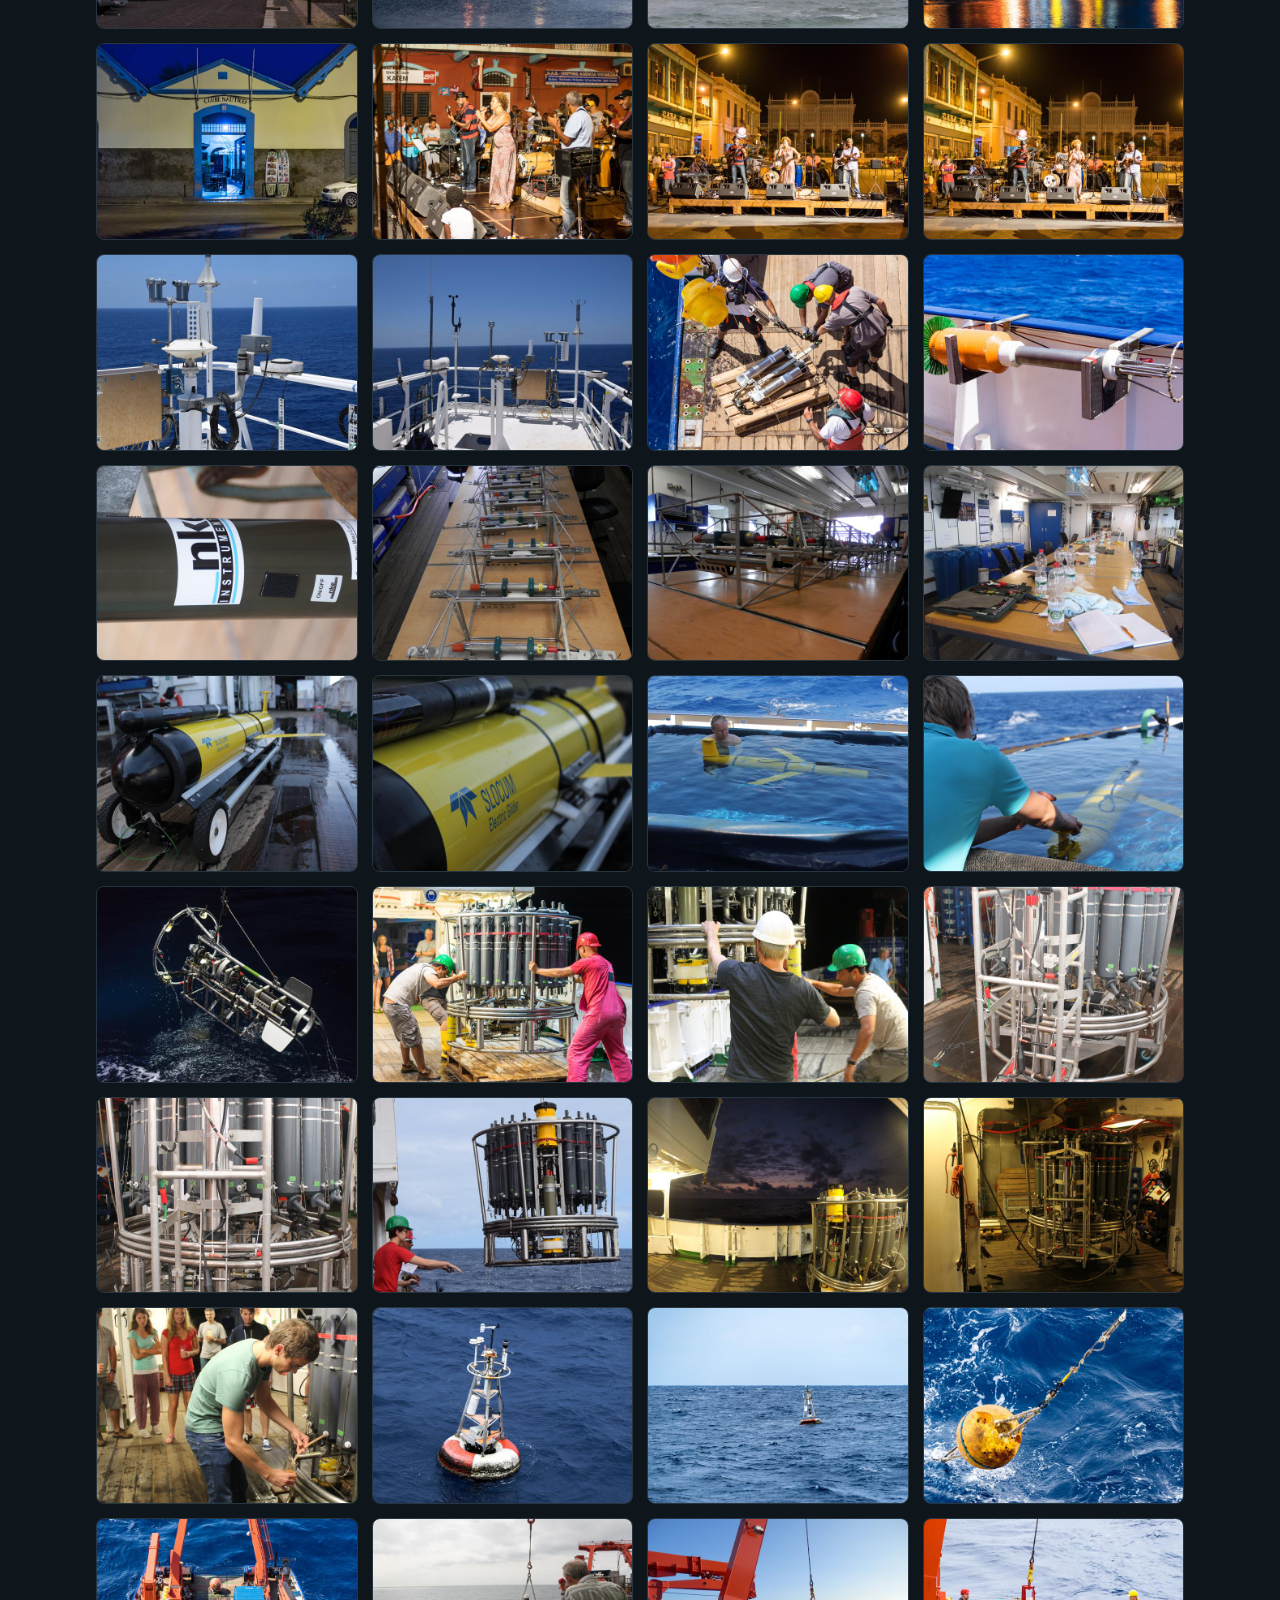
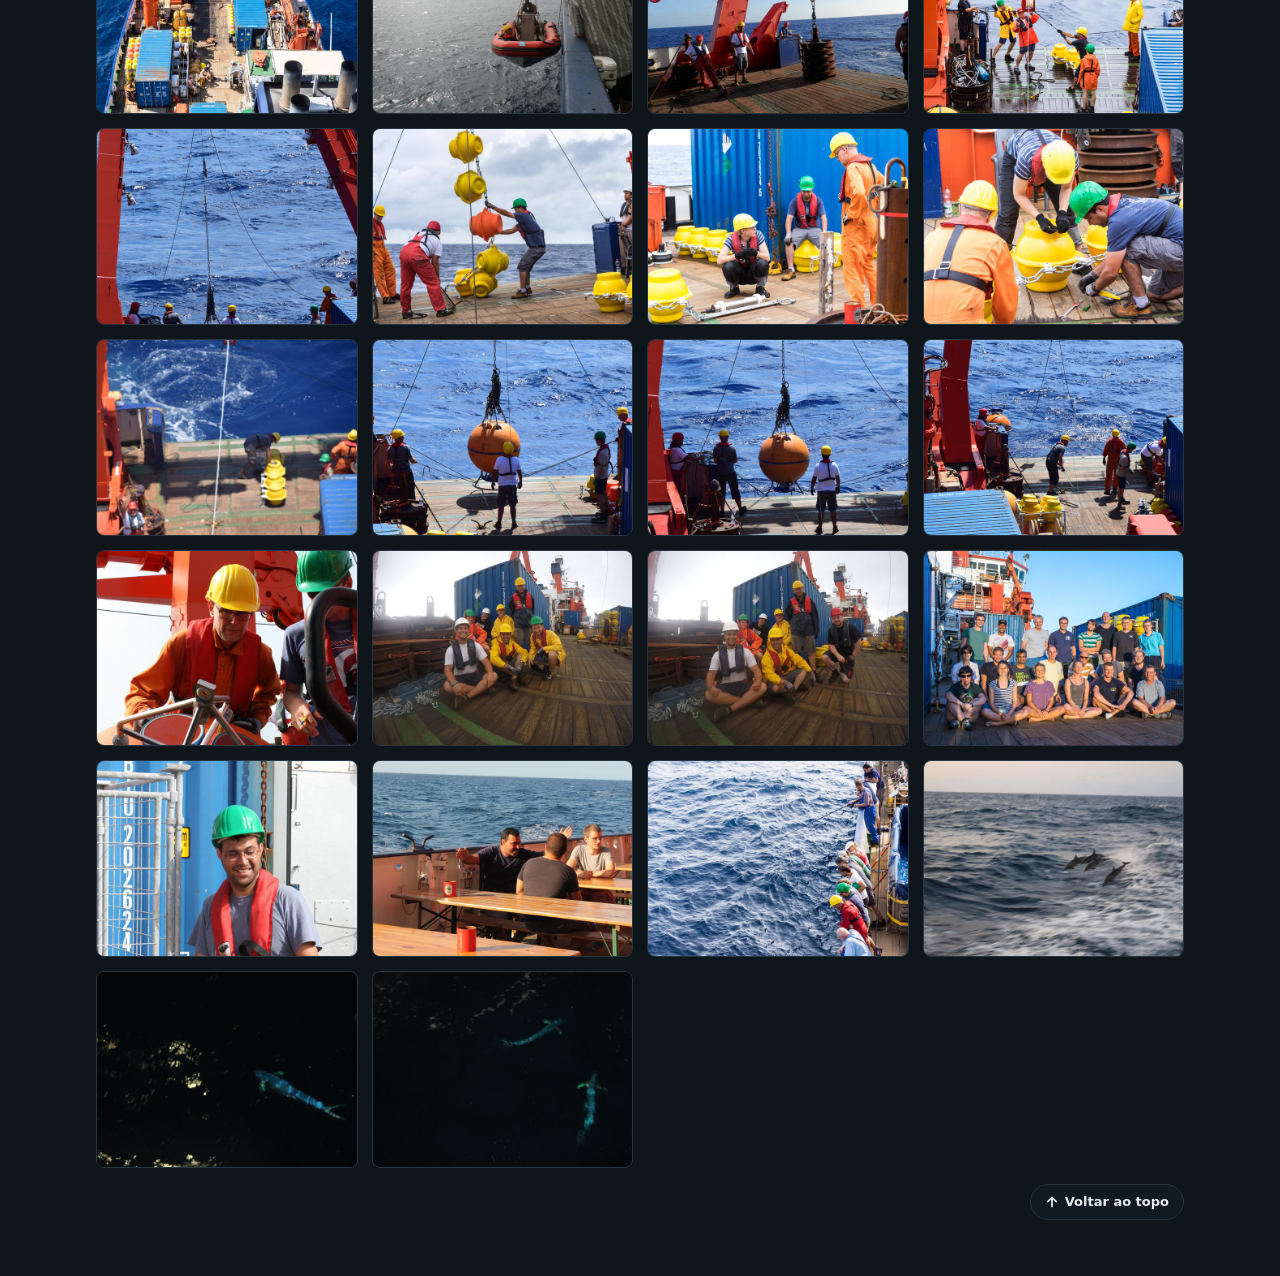
==== commit 451bdef3: "Texto: 16 px com entrelinha 1,2" ====
--- a/embarques/m119.html
+++ b/embarques/m119.html
@@ -4,7 +4,7 @@
 <meta charset="utf-8">
 <meta name="viewport" content="width=device-width,initial-scale=1,viewport-fit=cover">
 <title>Campanha oceanográfica M119 | Pedro Tyaquiçã</title>
-<link rel="stylesheet" href="embarque.css?v=5">
+<link rel="stylesheet" href="embarque.css?v=6">
 </head>
 <body>
 <header class="bar"><div class="wrap">
--- a/embarques/embarque.css
+++ b/embarques/embarque.css
@@ -2,7 +2,7 @@
 @media (prefers-color-scheme:dark){:root:not([data-theme="light"]){--bg:#0e161c;--surface:#152029;--ink:#e4ebef;--muted:#97a7b2;--line:#26353f;--ocean:#7fb8d6;--ocean-soft:#1b3242;--sun:#f0a640;--sun-soft:#3a2a12;--uv:#9d86d6;--vis:#e3b545;--ir:#d9705a;color-scheme:dark}}
 :root[data-theme="dark"]{--bg:#0e161c;--surface:#152029;--ink:#e4ebef;--muted:#97a7b2;--line:#26353f;--ocean:#7fb8d6;--ocean-soft:#1b3242;--sun:#f0a640;--sun-soft:#3a2a12;--uv:#9d86d6;--vis:#e3b545;--ir:#d9705a;color-scheme:dark}
 *{box-sizing:border-box}
-body{margin:0;background:var(--bg);color:var(--ink);font:16px/1.5 var(--f)}
+body{margin:0;background:var(--bg);color:var(--ink);font:16px/1.2 var(--f)}
 a{color:var(--ocean)}
 a:focus-visible,button:focus-visible{outline:2px solid var(--sun);outline-offset:2px;border-radius:3px}
 .bar{background:linear-gradient(90deg,var(--uv) 0%,var(--uv) 4%,var(--vis) 29%,var(--ir) 74%,var(--ir) 100%);border-bottom:1px solid var(--line)}
